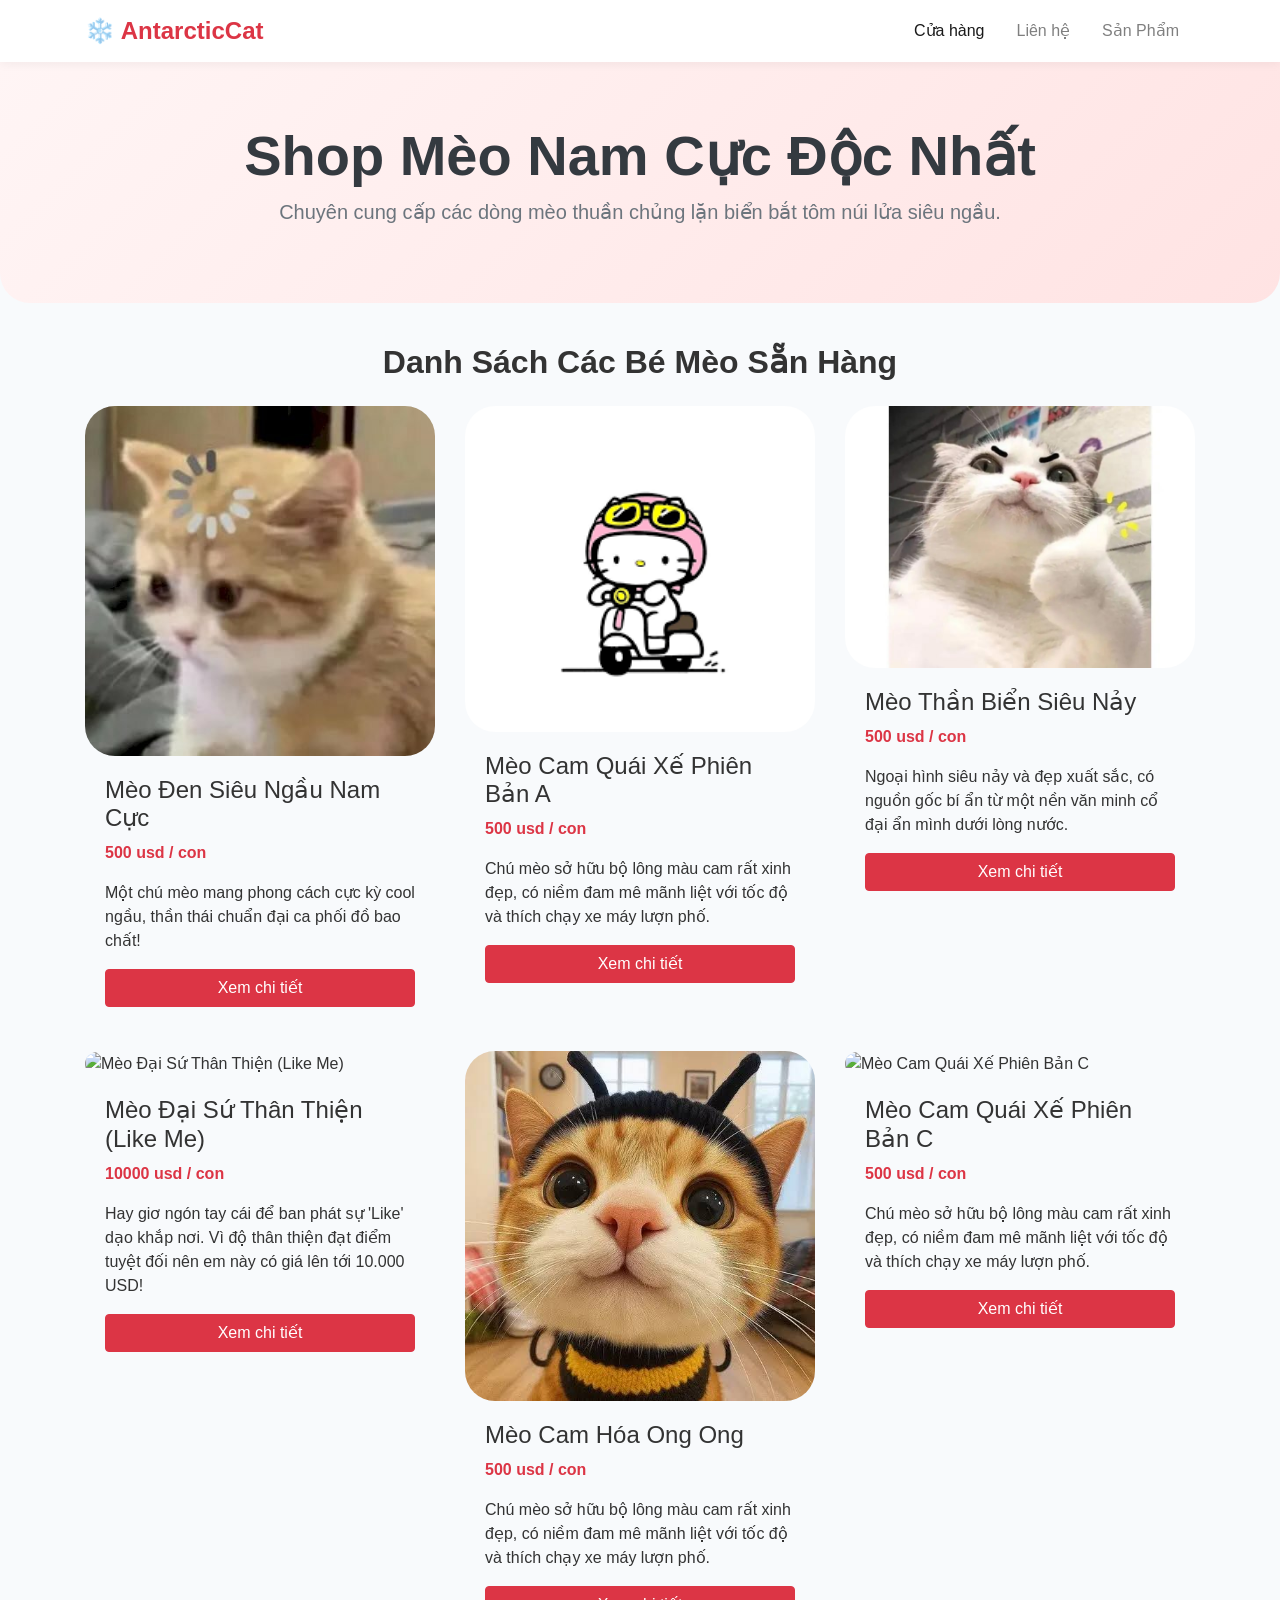
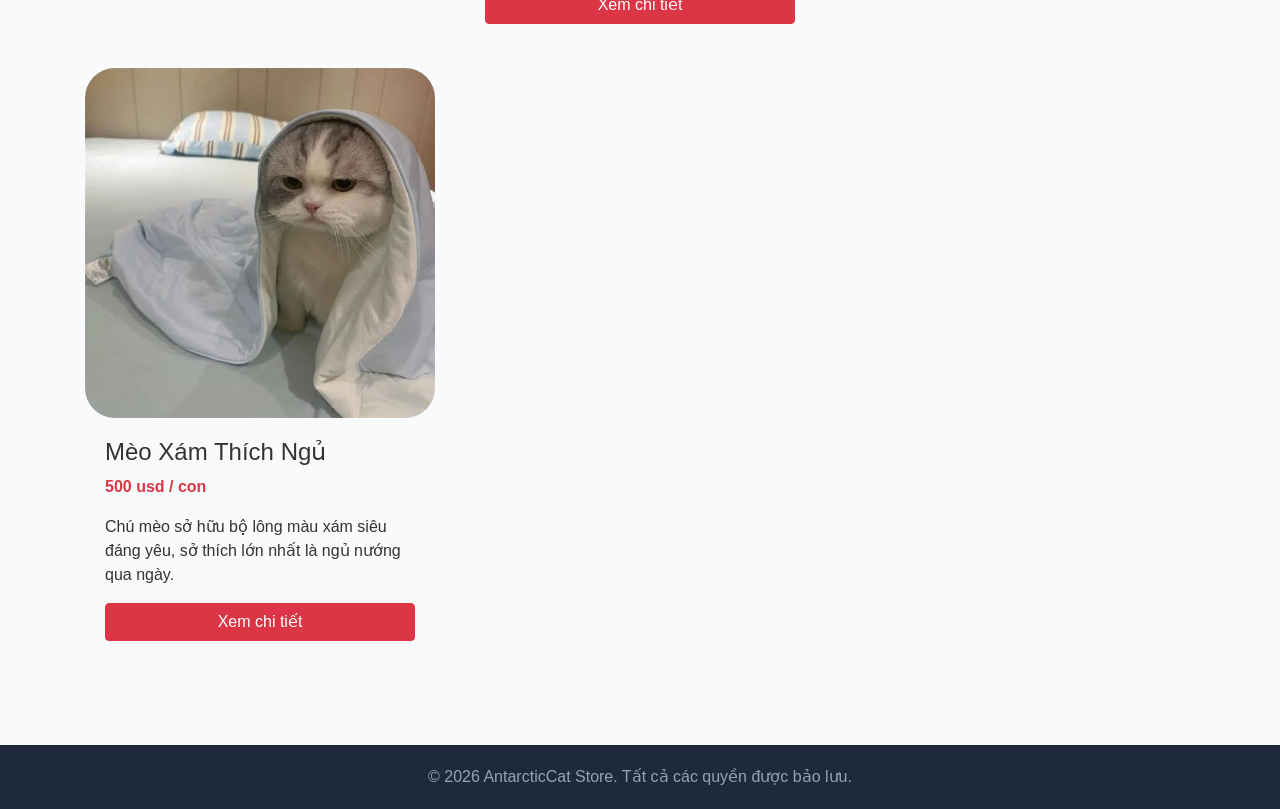
==== index.html @ cbb8a384 "2/7" ====
<!DOCTYPE html>
<html lang="vi">
<head>
    <meta charset="UTF-8">
    <meta name="viewport" content="width=device-width, initial-scale=1.0">
    <title>Trại Mèo Nam Cực Quý Hiếm</title>
    <link rel="stylesheet" href="https://cdn.jsdelivr.net/npm/bootstrap@4.6.2/dist/css/bootstrap.min.css">
    <link rel="stylesheet" href="css/style.css">
</head>
<body>

    <nav class="navbar navbar-expand-lg navbar-light bg-white sticky-top">
        <div class="container">
            <a class="navbar-brand font-weight-bold" href="index.html">❄️ AntarcticCat</a>
            <div class="navbar-nav ml-auto flex-row">
                <a class="nav-link active px-3" href="index.html">Cửa hàng</a>
                <a class="nav-link px-3" href="html/lien-he.html">Liên hệ</a>
                <a class="nav-link px-3" href="html/san-pham.html">Sản Phẩm</a>
            </div>
        </div>
    </nav>

    <header class="hero-section text-center">
        <div class="container">
            <h1 class="display-4 font-weight-bold text-dark">Shop Mèo Nam Cực Độc Nhất</h1>
            <p class="lead text-muted">Chuyên cung cấp các dòng mèo thuần chủng lặn biển bắt tôm núi lửa siêu ngầu.</p>
        </div>
    </header>

    <main class="container">
        <h2 class="font-weight-bold mb-4 text-center">Danh Sách Các Bé Mèo Sẵn Hàng</h2>
        <div class="row" id="product-list">
            </div>
    </main>

    <footer class="text-center">
        <p class="mb-0">&copy; 2026 AntarcticCat Store. Tất cả các quyền được bảo lưu.</p>
    </footer>

    <script src="js/script.js"></script>
</body>
</html>
---- css/style.css ----
body {
    font-family: 'Segoe UI', Tahoma, Geneva, Verdana, sans-serif;
    background-color: #f8fafc;
    color: #333;
}
.navbar {
    box-shadow: 0 2px 10px rgba(0,0,0,0.05);
}
.navbar-brand {
    font-size: 24px;
    color: #dc3545 !important;
}
.hero-section {
    background: linear-gradient(135deg, #fff5f5 0%, #ffe3e3 100%);
    padding: 60px 0;
    margin-bottom: 40px;
    border-radius: 0 0 30px 30px;
}
.card {
    transition: transform 0.3s ease, box-shadow 0.3s ease;
}
.card:hover {
    transform: translateY(-8px);
    box-shadow: 0 10px 20px rgba(0,0,0,0.1) !important;
}
.btn-custom {
    border-radius: 20px;
    font-weight: 600;
    padding: 8px 20px;
    transition: all 0.3s;
}
.text-short {
    display: -webkit-box;
    -webkit-line-clamp: 2;
    -webkit-box-orient: vertical;  
    overflow: hidden;
    font-size: 14px;
}
.detail-box {
    background: white;
    border-radius: 20px;
    padding: 40px;
    box-shadow: 0 4px 15px rgba(0,0,0,0.05);
}
footer {
    background-color: #1e293b;
    color: #94a3b8;
    padding: 20px 0;
    margin-top: 60px;
}
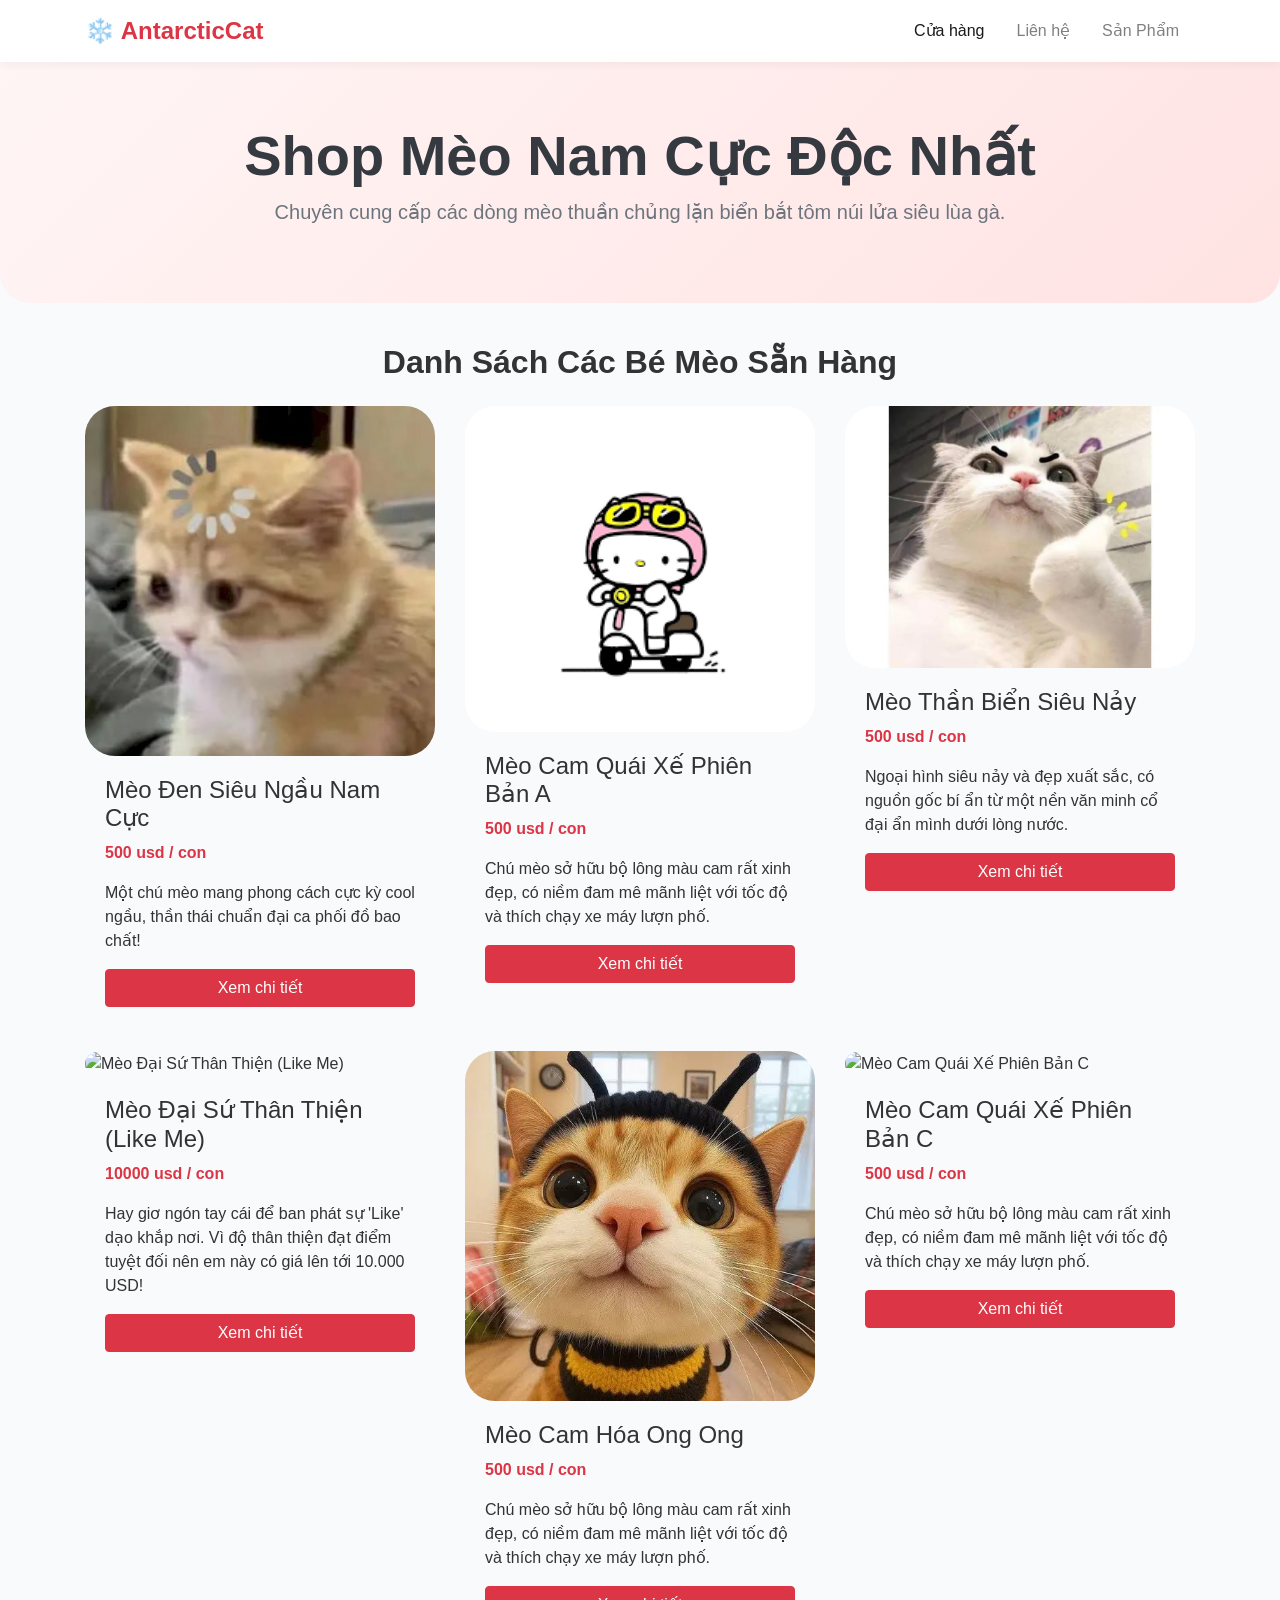
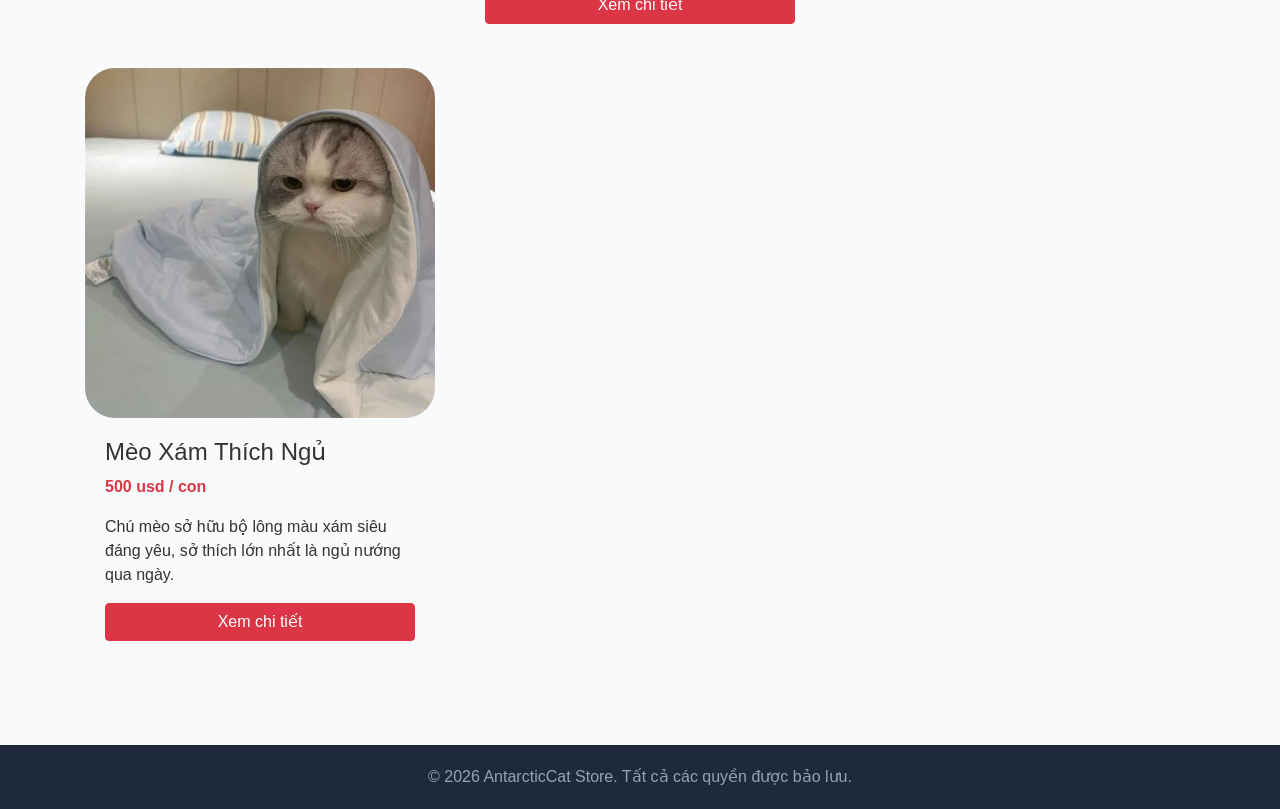
==== commit bb8134ee: "2/7" ====
--- a/index.html
+++ b/index.html
@@ -1,4 +1,4 @@
-<!DOCTYPE html>
+﻿<!DOCTYPE html>
 <html lang="vi">
 <head>
     <meta charset="UTF-8">
@@ -23,7 +23,7 @@
     <header class="hero-section text-center">
         <div class="container">
             <h1 class="display-4 font-weight-bold text-dark">Shop Mèo Nam Cực Độc Nhất</h1>
-            <p class="lead text-muted">Chuyên cung cấp các dòng mèo thuần chủng lặn biển bắt tôm núi lửa siêu ngầu.</p>
+            <p class="lead text-muted">Chuyên cung cấp các dòng mèo thuần chủng lặn biển bắt tôm núi lửa siêu lùa gà.</p>
         </div>
     </header>
 
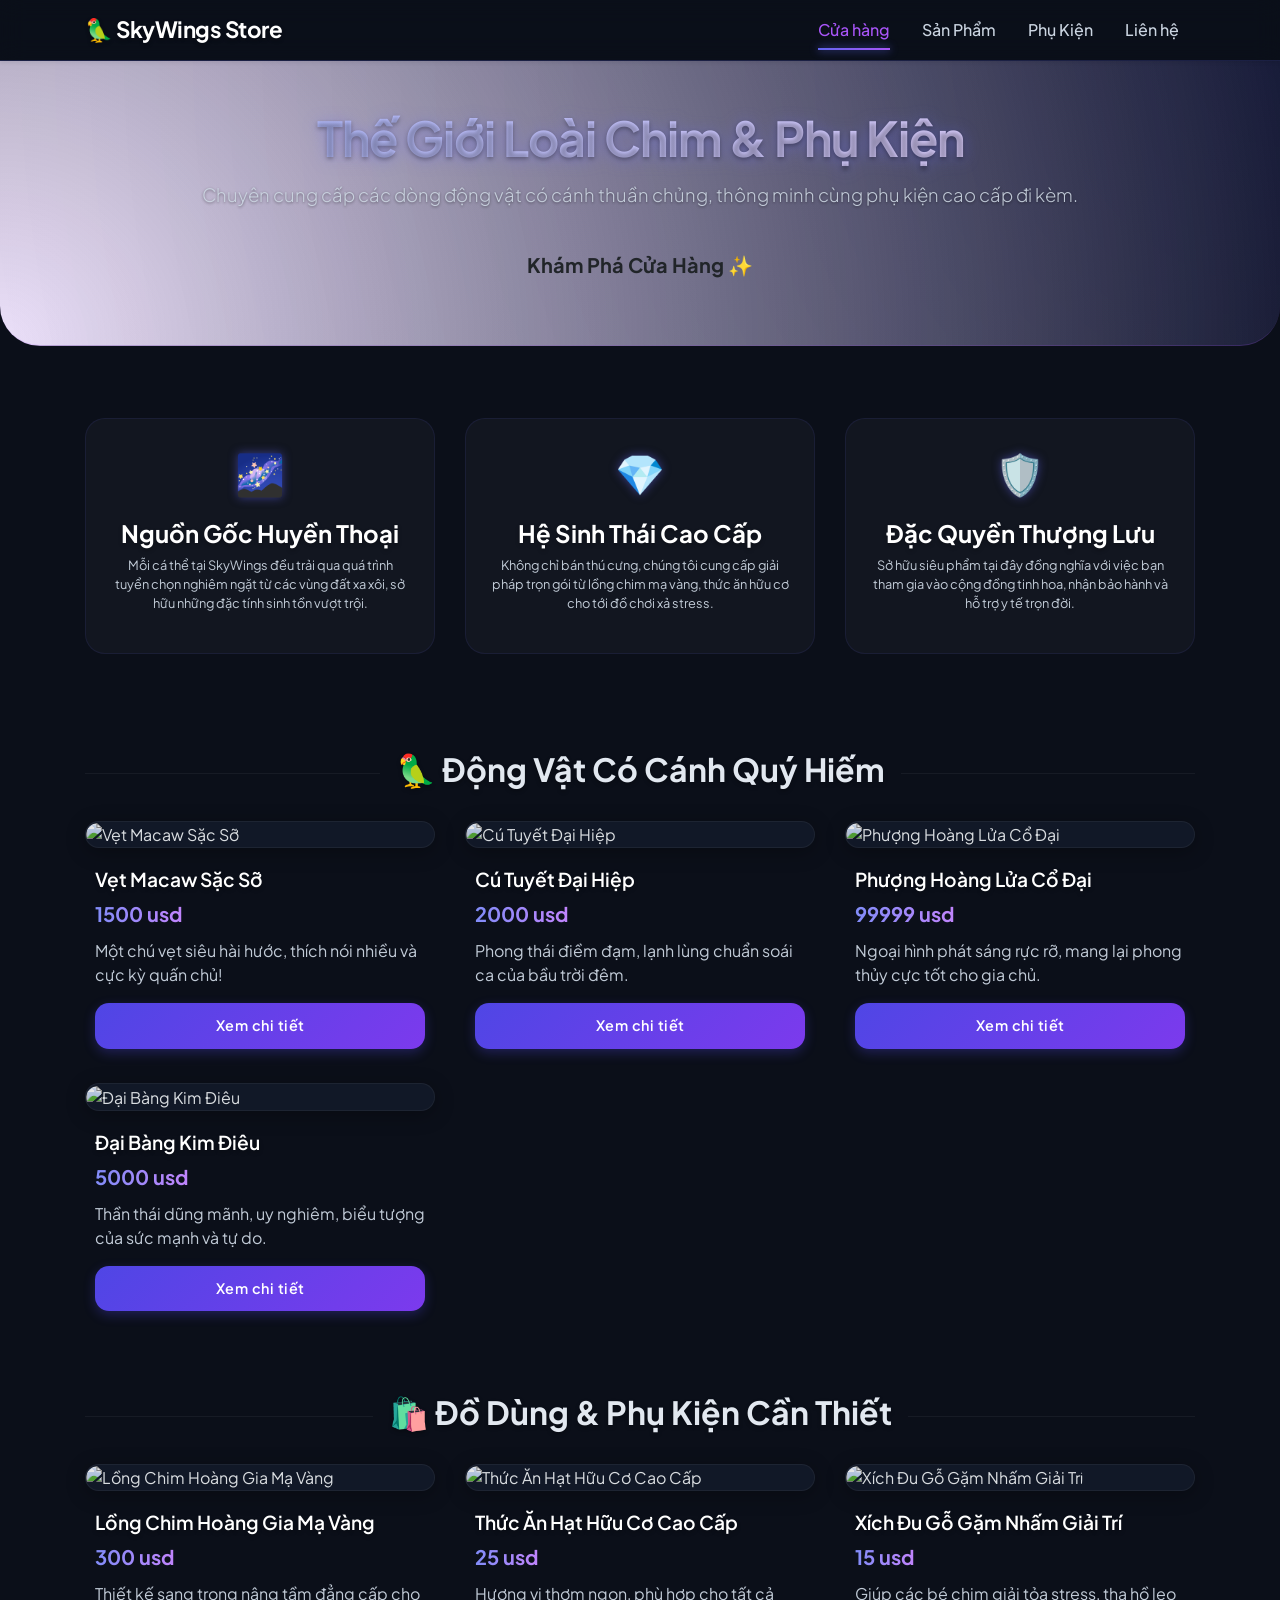
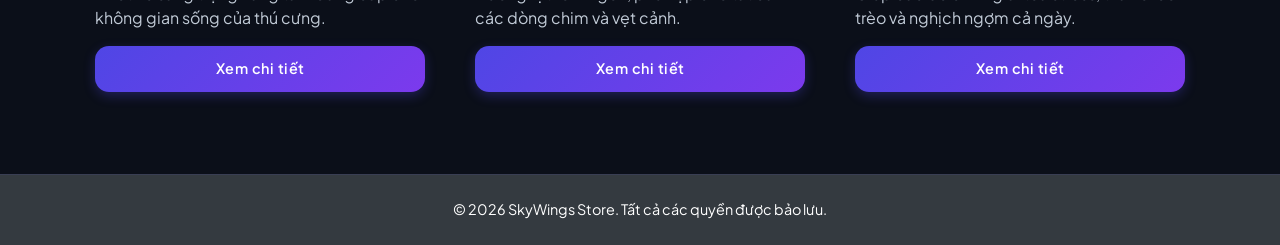
==== commit 25a99284: "4/7" ====
--- a/index.html
+++ b/index.html
@@ -3,38 +3,83 @@
 <head>
     <meta charset="UTF-8">
     <meta name="viewport" content="width=device-width, initial-scale=1.0">
-    <title>Trại Mèo Nam Cực Quý Hiếm</title>
+    <title>Thế Giới Động Vật Có Cánh & Đồ Dùng Thú Cưng</title>
     <link rel="stylesheet" href="https://cdn.jsdelivr.net/npm/bootstrap@4.6.2/dist/css/bootstrap.min.css">
     <link rel="stylesheet" href="css/style.css">
 </head>
 <body>
 
-    <nav class="navbar navbar-expand-lg navbar-light bg-white sticky-top">
+    <nav class="navbar navbar-expand-lg navbar-light bg-white sticky-top shadow-sm">
         <div class="container">
-            <a class="navbar-brand font-weight-bold" href="index.html">❄️ AntarcticCat</a>
+            <a class="navbar-brand font-weight-bold text-danger" href="index.html">🦜 SkyWings Store</a>
             <div class="navbar-nav ml-auto flex-row">
                 <a class="nav-link active px-3" href="index.html">Cửa hàng</a>
+                <a class="nav-link px-3" href="html/san-pham.html">Sản Phẩm</a>
+                <a class="nav-link px-3" href="html/phu-kien.html">Phụ Kiện</a>
                 <a class="nav-link px-3" href="html/lien-he.html">Liên hệ</a>
-                <a class="nav-link px-3" href="html/san-pham.html">Sản Phẩm</a>
             </div>
         </div>
     </nav>
 
-    <header class="hero-section text-center">
+    <header class="hero-section text-center bg-light py-5">
         <div class="container">
-            <h1 class="display-4 font-weight-bold text-dark">Shop Mèo Nam Cực Độc Nhất</h1>
-            <p class="lead text-muted">Chuyên cung cấp các dòng mèo thuần chủng lặn biển bắt tôm núi lửa siêu lùa gà.</p>
+            <h1 class="display-4 font-weight-bold text-dark">Thế Giới Loài Chim & Phụ Kiện</h1>
+            <p class="lead text-muted mb-4">Chuyên cung cấp các dòng động vật có cánh thuần chủng, thông minh cùng phụ kiện cao cấp đi kèm.</p>
+            
+            <a href="html/san-pham.html" class="btn btn-hero-cta btn-lg px-5 py-3 font-weight-bold">
+                Khám Phá Cửa Hàng ✨
+            </a>
         </div>
     </header>
 
-    <main class="container">
-        <h2 class="font-weight-bold mb-4 text-center">Danh Sách Các Bé Mèo Sẵn Hàng</h2>
-        <div class="row" id="product-list">
+    <section class="container my-5 py-4">
+        <div class="row text-center">
+            <div class="col-md-4 mb-4">
+                <div class="about-card p-4">
+                    <div class="about-icon mb-3">🌌</div>
+                    <h4 class="font-weight-bold mb-2">Nguồn Gốc Huyền Thoại</h4>
+                    <p class="text-muted small">Mỗi cá thể tại SkyWings đều trải qua quá trình tuyển chọn nghiêm ngặt từ các vùng đất xa xôi, sở hữu những đặc tính sinh tồn vượt trội.</p>
+                </div>
             </div>
+            <div class="col-md-4 mb-4">
+                <div class="about-card p-4">
+                    <div class="about-icon mb-3">💎</div>
+                    <h4 class="font-weight-bold mb-2">Hệ Sinh Thái Cao Cấp</h4>
+                    <p class="text-muted small">Không chỉ bán thú cưng, chúng tôi cung cấp giải pháp trọn gói từ lồng chim mạ vàng, thức ăn hữu cơ cho tới đồ chơi xả stress.</p>
+                </div>
+            </div>
+            <div class="col-md-4 mb-4">
+                <div class="about-card p-4">
+                    <div class="about-icon mb-3">🛡️</div>
+                    <h4 class="font-weight-bold mb-2">Đặc Quyền Thượng Lưu</h4>
+                    <p class="text-muted small">Sở hữu siêu phẩm tại đây đồng nghĩa với việc bạn tham gia vào cộng đồng tinh hoa, nhận bảo hành và hỗ trợ y tế trọn đời.</p>
+                </div>
+            </div>
+        </div>
+    </section>
+
+    <main id="store-products">
+        <section class="container mb-5">
+            <div class="d-flex align-items-center mb-4">
+                <hr class="flex-grow-1">
+                <h2 class="font-weight-bold px-3 text-center text-dark">🦜 Động Vật Có Cánh Quý Hiếm</h2>
+                <hr class="flex-grow-1">
+            </div>
+            <div id="animal-list" class="row"></div>
+        </section>
+
+        <section class="container mb-5">
+            <div class="d-flex align-items-center mb-4">
+                <hr class="flex-grow-1">
+                <h2 class="font-weight-bold px-3 text-center text-dark">🛍️ Đồ Dùng & Phụ Kiện Cần Thiết</h2>
+                <hr class="flex-grow-1">
+            </div>
+            <div id="accessory-list" class="row"></div>
+        </section>
     </main>
 
-    <footer class="text-center">
-        <p class="mb-0">&copy; 2026 AntarcticCat Store. Tất cả các quyền được bảo lưu.</p>
+    <footer class="text-center py-4 bg-dark text-white mt-5">
+        <p class="mb-0">&copy; 2026 SkyWings Store. Tất cả các quyền được bảo lưu.</p>
     </footer>
 
     <script src="js/script.js"></script>
--- a/css/style.css
+++ b/css/style.css
@@ -1,50 +1,254 @@
+/* ==========================================================================
+   1. CẤU HÌNH CHUNG & PHÔNG CHỮ (CYBER VIBE)
+   ========================================================================== */
+@import url('https://fonts.googleapis.com/css2?family=Plus+Jakarta+Sans:wght@300;400;500;600;700&display=swap');
+
 body {
-    font-family: 'Segoe UI', Tahoma, Geneva, Verdana, sans-serif;
-    background-color: #f8fafc;
-    color: #333;
-}
+    font-family: 'Plus Jakarta Sans', sans-serif;
+    background-color: #0b0f19; /* Nền tối xanh đen huyền bí */
+    color: #f1f5f9; /* Chữ trắng sáng */
+    overflow-x: hidden;
+}
+
+/* Tối ưu hóa độ hiển thị của tất cả văn bản phụ (Chống chói nhức mắt) */
+.text-muted, 
+.card-text, 
+p#detail-style, 
+p#detail-description,
+.about-card p.text-muted {
+    color: #cbd5e1 !important; /* Màu xám bạc cao cấp, hiển thị cực rõ trên nền tối */
+    opacity: 0.95;
+}
+
+/* Ép tất cả tiêu đề lớn nhỏ có màu sáng mặc định kèm bóng đổ nhẹ để nổi bật */
+h1, h2, h3, h4, h5, h6,
+.navbar-brand,
+.item .info h4,
+.about-card h4 {
+    color: #ffffff !important;
+    text-shadow: 0 2px 4px rgba(0, 0, 0, 0.3);
+}
+
+/* ==========================================================================
+   2. THANH ĐIỀU HƯỚNG (NAVBAR GLASSMORPHISM)
+   ========================================================================== */
 .navbar {
-    box-shadow: 0 2px 10px rgba(0,0,0,0.05);
-}
+    backdrop-filter: blur(12px);
+    background-color: rgba(11, 15, 25, 0.8) !important; /* Trong suốt nhìn xuyên thấu */
+    border-bottom: 1px solid rgba(99, 102, 241, 0.2); /* Viền tím neon nhẹ */
+    transition: all 0.3s ease;
+}
+
 .navbar-brand {
-    font-size: 24px;
-    color: #dc3545 !important;
-}
+    font-size: 1.4rem;
+    letter-spacing: -0.5px;
+}
+
+.nav-link {
+    font-weight: 500;
+    color: #cbd5e1 !important; /* Tăng độ sáng để dễ nhìn ban đêm */
+    position: relative;
+    transition: color 0.3s ease;
+}
+
+.nav-link:hover, .nav-link.active {
+    color: #a855f7 !important; /* Sáng bừng lên sắc tím khi hover */
+}
+
+/* Hiệu ứng gạch chân phát sáng khi hover */
+.nav-link::after {
+    content: '';
+    position: absolute;
+    width: 0;
+    height: 2px;
+    bottom: 0;
+    left: 1rem;
+    background: linear-gradient(90deg, #6366f1, #a855f7);
+    transition: width 0.3s ease;
+    box-shadow: 0 0 8px #6366f1;
+}
+
+.nav-link:hover::after, .nav-link.active::after {
+    width: calc(100% - 2rem);
+}
+
+/* ==========================================================================
+   3. KHU VỰC HERO (BANNER ĐÈN NEON - ĐÃ SỬA CHÓI TIÊU ĐỀ)
+   ========================================================================== */
 .hero-section {
-    background: linear-gradient(135deg, #fff5f5 0%, #ffe3e3 100%);
-    padding: 60px 0;
-    margin-bottom: 40px;
-    border-radius: 0 0 30px 30px;
-}
-.card {
-    transition: transform 0.3s ease, box-shadow 0.3s ease;
-}
-.card:hover {
+    background: radial-gradient(circle at top right, rgba(99, 102, 241, 0.15), transparent),
+                radial-gradient(circle at bottom left, rgba(168, 85, 247, 0.15), #0b0f19);
+    padding: 90px 0;
+    border-radius: 0 0 40px 40px;
+    border-bottom: 1px solid rgba(168, 85, 247, 0.2);
+}
+
+/* Sửa lỗi lóa/chói cho chữ Tiêu đề chính */
+.hero-section h1, 
+.hero-section h1.text-dark { 
+    font-size: 3rem;
+    letter-spacing: -1px;
+    margin-bottom: 15px;
+    background: linear-gradient(135deg, #a5b4fc 0%, #e9d5ff 100%) !important; /* Màu nhũ tương Pastel sáng hẳn */
+    -webkit-background-clip: text !important;
+    -webkit-text-fill-color: transparent !important;
+    font-weight: 700;
+    filter: drop-shadow(0 2px 8px rgba(99, 102, 241, 0.4)); /* Đổ bóng phát quang */
+}
+
+/* Sửa lỗi chói cho dòng mô tả phụ trong banner */
+.hero-section p.lead,
+.hero-section .text-muted {
+    color: #cbd5e1 !important; 
+    font-size: 1.15rem;
+    opacity: 0.9;
+    text-shadow: 0 1px 3px rgba(0, 0, 0, 0.5);
+}
+
+/* ==========================================================================
+   4. PHẦN GIỚI THIỆU TÍNH NĂNG (ABOUT SECTION)
+   ========================================================================== */
+.about-card {
+    background: rgba(255, 255, 255, 0.03);
+    border: 1px solid rgba(99, 102, 241, 0.1);
+    border-radius: 20px;
+    height: 100%;
+    transition: all 0.3s ease;
+}
+
+.about-card:hover {
+    background: rgba(99, 102, 241, 0.05);
+    border-color: rgba(168, 85, 247, 0.4);
+    box-shadow: 0 10px 30px rgba(168, 85, 247, 0.1);
+    transform: translateY(-4px);
+}
+
+.about-icon {
+    font-size: 2.5rem;
+    text-shadow: 0 0 10px rgba(99, 102, 241, 0.5);
+}
+
+/* ==========================================================================
+   5. THIẾT KẾ CARD SẢN PHẨM (XANH TÍM CYBER)
+   ========================================================================== */
+.item {
+    transition: transform 0.4s cubic-bezier(0.175, 0.885, 0.32, 1.275);
+}
+
+.item:hover {
     transform: translateY(-8px);
-    box-shadow: 0 10px 20px rgba(0,0,0,0.1) !important;
-}
-.btn-custom {
-    border-radius: 20px;
+}
+
+/* Khung chứa ảnh sản phẩm */
+.item .image {
+    position: relative;
+    overflow: hidden;
+    border-radius: 24px;
+    border: 1px solid rgba(255, 255, 255, 0.05);
+    background-color: #111827; 
+    box-shadow: 0 4px 20px rgba(0, 0, 0, 0.3);
+    transition: border-color 0.3s ease, box-shadow 0.3s ease;
+}
+
+.item:hover .image {
+    border-color: rgba(99, 102, 241, 0.6);
+    box-shadow: 0 10px 30px rgba(99, 102, 241, 0.2);
+}
+
+.item .image img {
+    transition: transform 0.6s ease, filter 0.3s ease;
+    filter: brightness(0.9);
+}
+
+.item:hover .image img {
+    transform: scale(1.06);
+    filter: brightness(1.1);
+}
+
+.item .info {
+    padding: 20px 10px 10px 10px;
+}
+
+/* Tên sản phẩm trên Card */
+.item .info h4 {
+    font-size: 1.2rem;
     font-weight: 600;
-    padding: 8px 20px;
-    transition: all 0.3s;
-}
-.text-short {
-    display: -webkit-box;
-    -webkit-line-clamp: 2;
-    -webkit-box-orient: vertical;  
-    overflow: hidden;
-    font-size: 14px;
-}
-.detail-box {
-    background: white;
-    border-radius: 20px;
-    padding: 40px;
-    box-shadow: 0 4px 15px rgba(0,0,0,0.05);
-}
+    margin-bottom: 8px;
+}
+
+/* Giá tiền màu Gradient Tím Hồng rực rỡ */
+.item .info .text-danger {
+    font-size: 1.25rem;
+    font-weight: 700 !important;
+    background: linear-gradient(90deg, #818cf8, #c084fc);
+    -webkit-background-clip: text;
+    -webkit-text-fill-color: transparent;
+    margin-bottom: 10px;
+    display: inline-block;
+}
+
+/* Nút bấm mua/chi tiết Đổ màu Gradient độc quyền */
+.item .info .btn-danger {
+    background: linear-gradient(135deg, #4f46e5 0%, #7c3aed 100%);
+    color: #ffffff;
+    border: none;
+    border-radius: 14px;
+    padding: 12px 20px;
+    font-size: 0.9rem;
+    font-weight: 600;
+    letter-spacing: 0.5px;
+    transition: all 0.3s ease;
+    box-shadow: 0 4px 12px rgba(79, 70, 229, 0.3);
+}
+
+.item .info .btn-danger:hover {
+    background: linear-gradient(135deg, #6366f1 0%, #a855f7 100%);
+    box-shadow: 0 12px 20px rgba(99, 102, 241, 0.4);
+    transform: translateY(-2px);
+}
+
+/* ==========================================================================
+   6. ĐƯỜNG PHÂN CÁCH & TRANG CHI TIẾT SẢN PHẨM
+   ========================================================================== */
+hr {
+    border-top: 1px solid rgba(255, 255, 255, 0.05);
+}
+
+h4.text-secondary, 
+h2.text-dark {
+    color: #e2e8f0 !important; /* Làm sáng tiêu đề danh mục */
+}
+
+/* Các tiêu đề đặc trưng (Phong cách, Nguồn gốc) ở trang chi tiết */
+h5.text-secondary {
+    color: #a855f7 !important; /* Đổi hẳn sang Tím Neon để phân tách vùng đọc */
+    font-weight: 650 !important;
+    margin-top: 20px;
+}
+
+/* Nút quay lại shop ở trang chi tiết */
+.btn-outline-secondary {
+    color: #f1f5f9 !important;
+    border-color: rgba(255, 255, 255, 0.2) !important;
+    background-color: rgba(255, 255, 255, 0.05);
+    border-radius: 14px;
+    transition: all 0.3s ease;
+}
+
+.btn-outline-secondary:hover {
+    background-color: rgba(255, 255, 255, 0.15);
+    border-color: rgba(255, 255, 255, 0.4) !important;
+    color: #ffffff !important;
+}
+
+/* ==========================================================================
+   7. CHÂN TRANG (FOOTER ĐEN TUYỀN CHẤT LÌ)
+   ========================================================================== */
 footer {
-    background-color: #1e293b;
-    color: #94a3b8;
-    padding: 20px 0;
-    margin-top: 60px;
+    background-color: #070a12 !important;
+    color: #64748b;
+    font-size: 0.9rem;
+    padding: 35px 0;
+    margin-top: 90px;
+    border-top: 1px solid rgba(99, 102, 241, 0.1);
 }
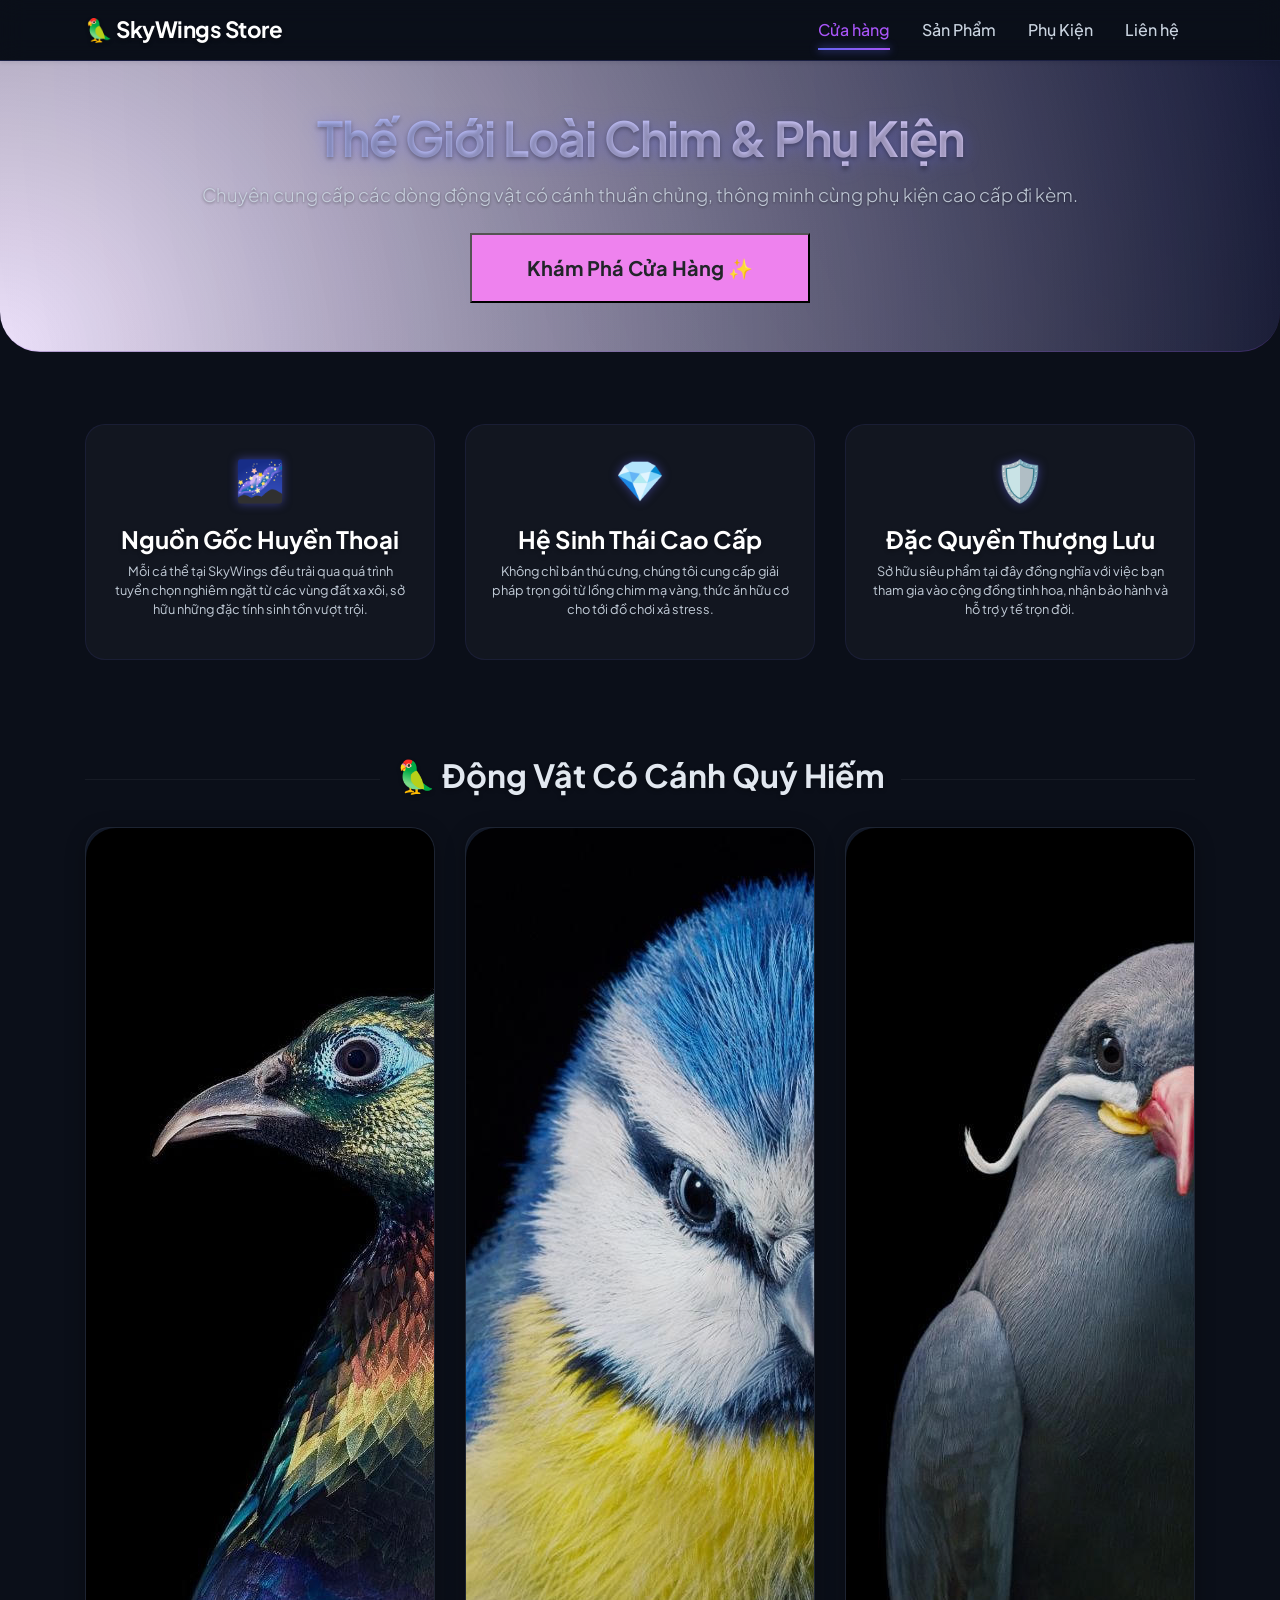
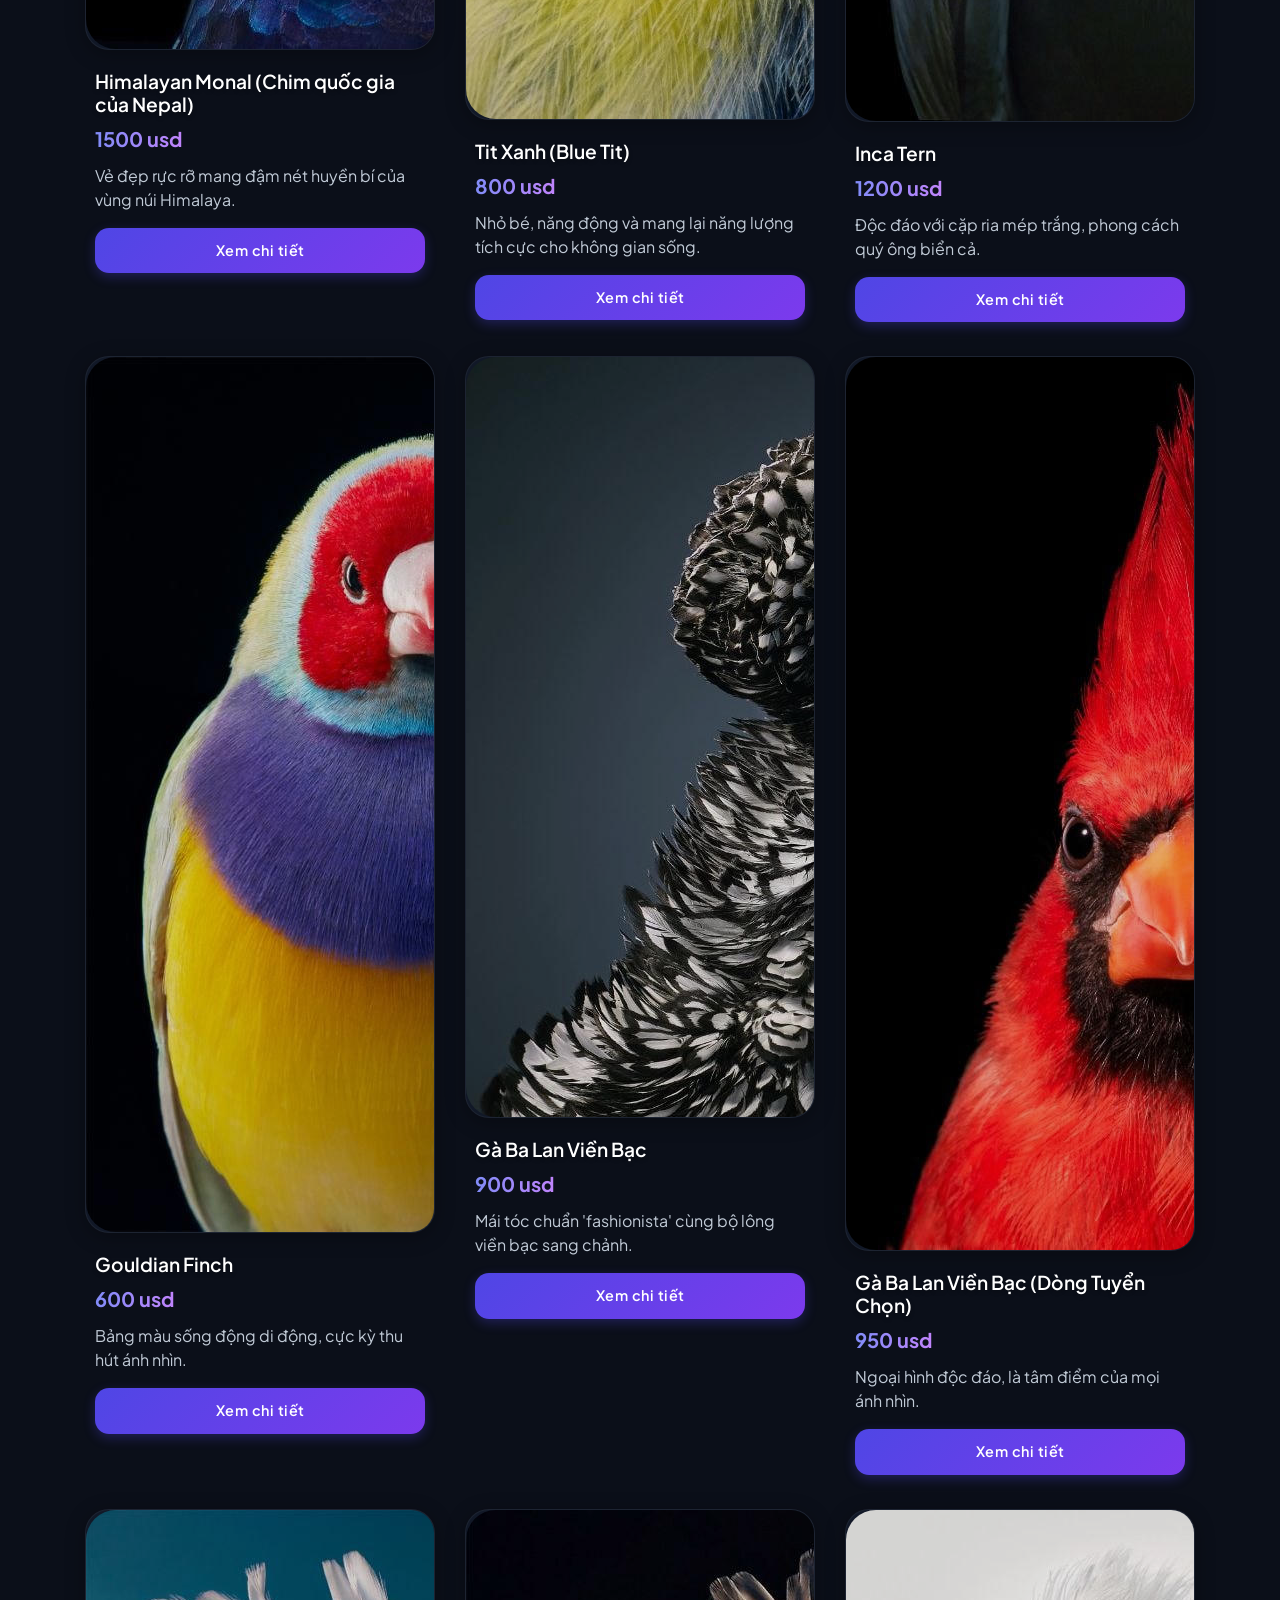
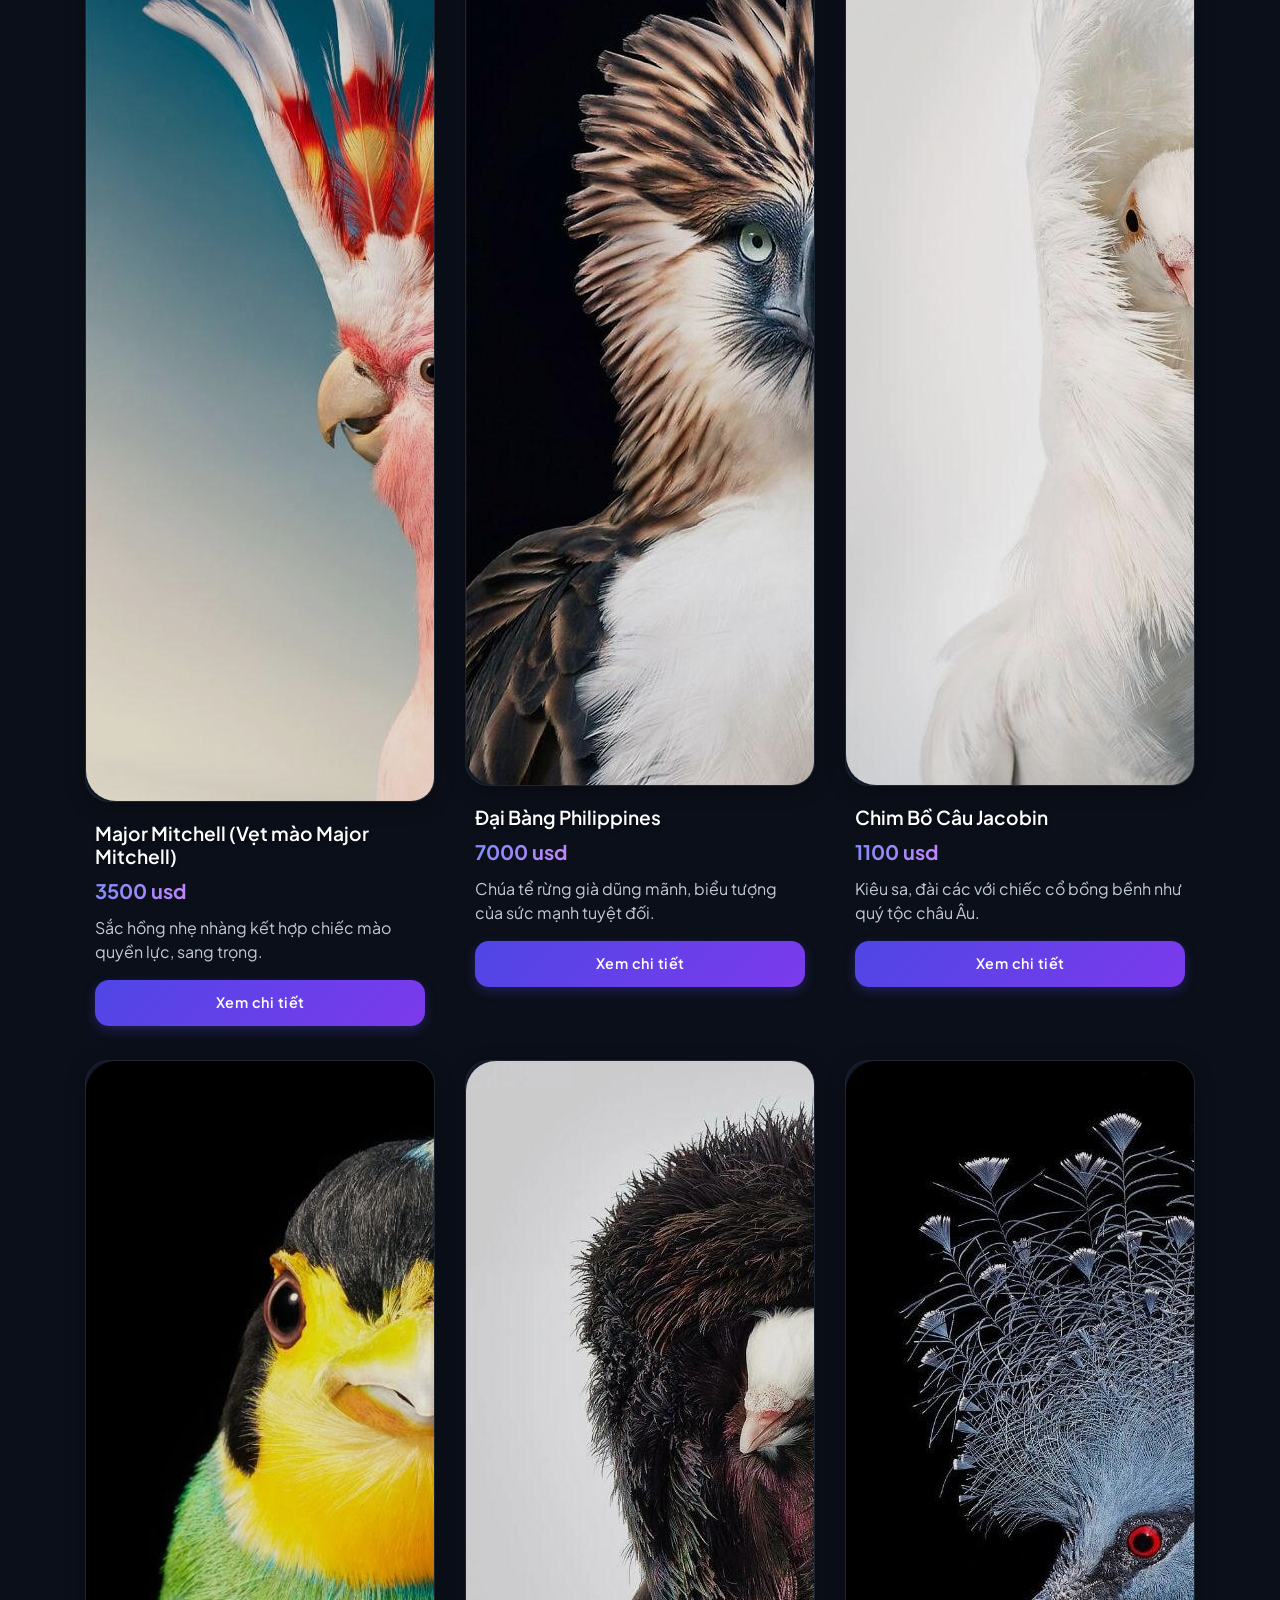
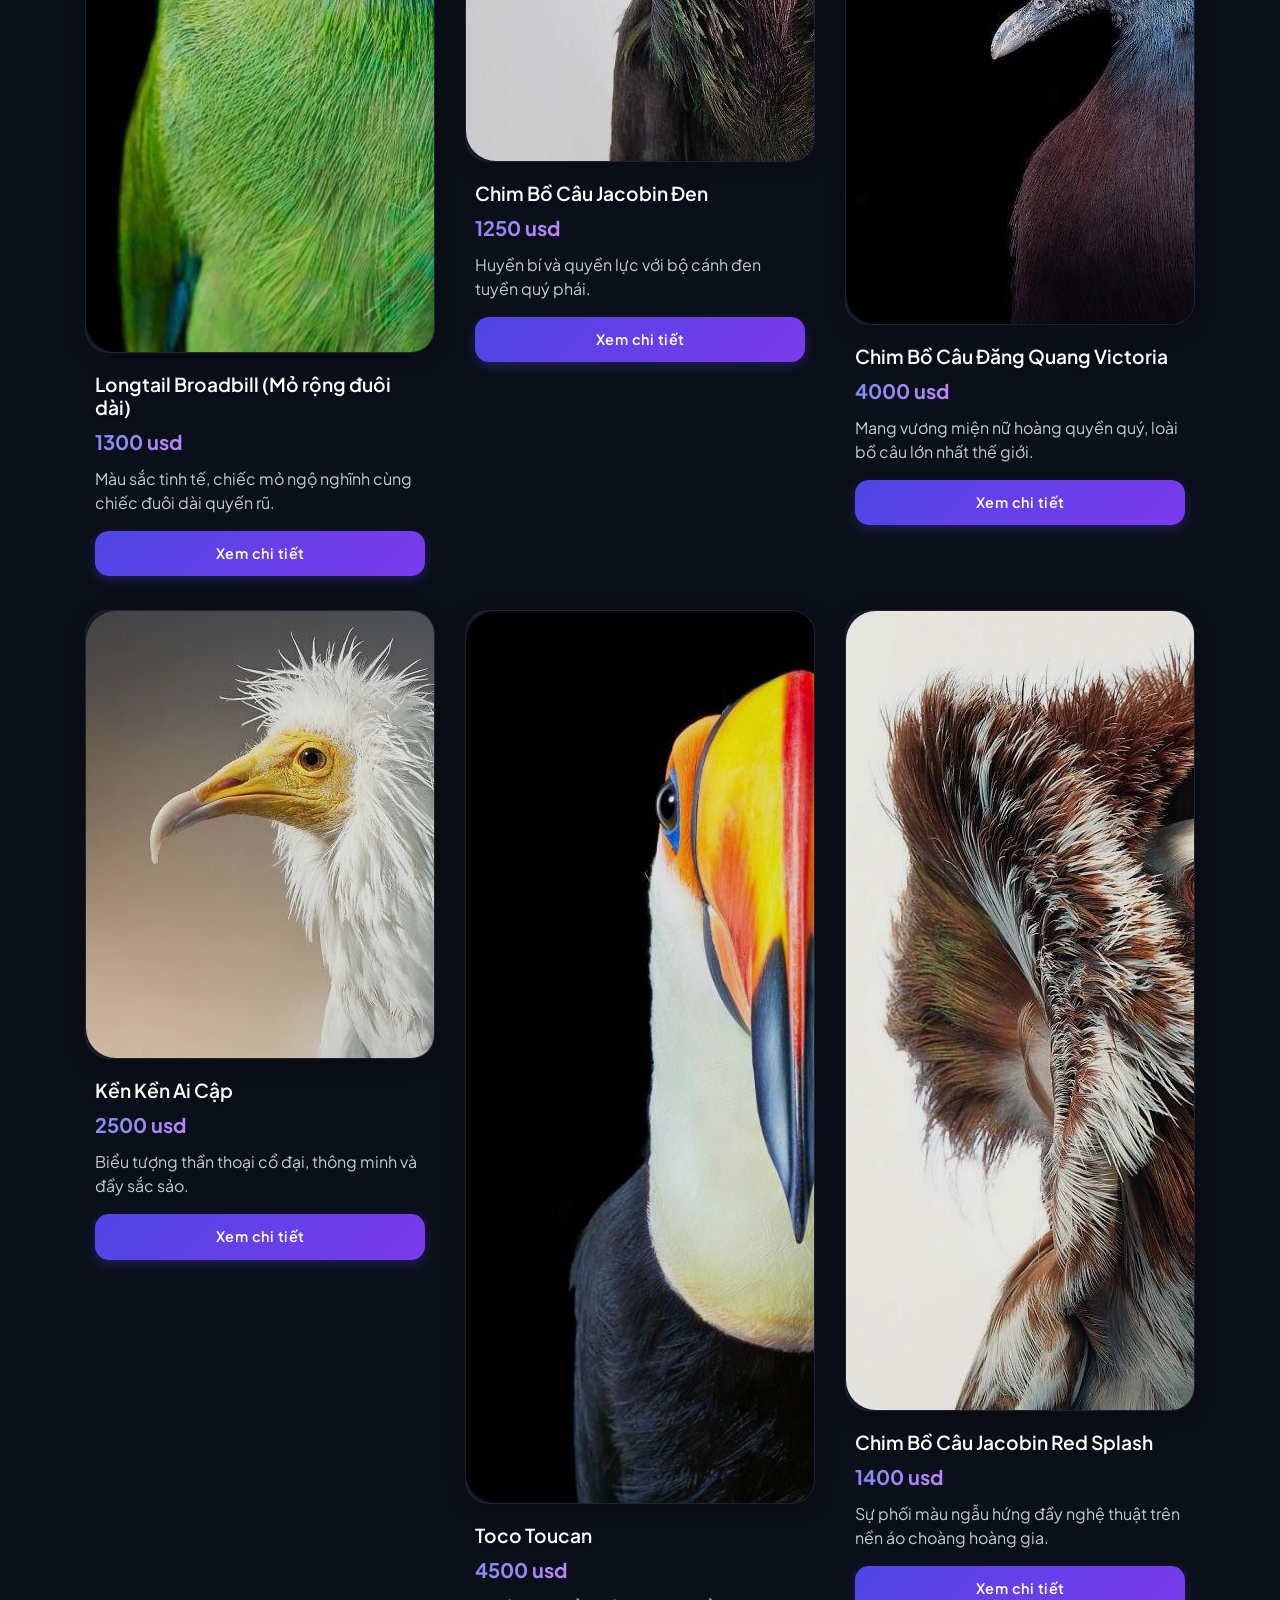
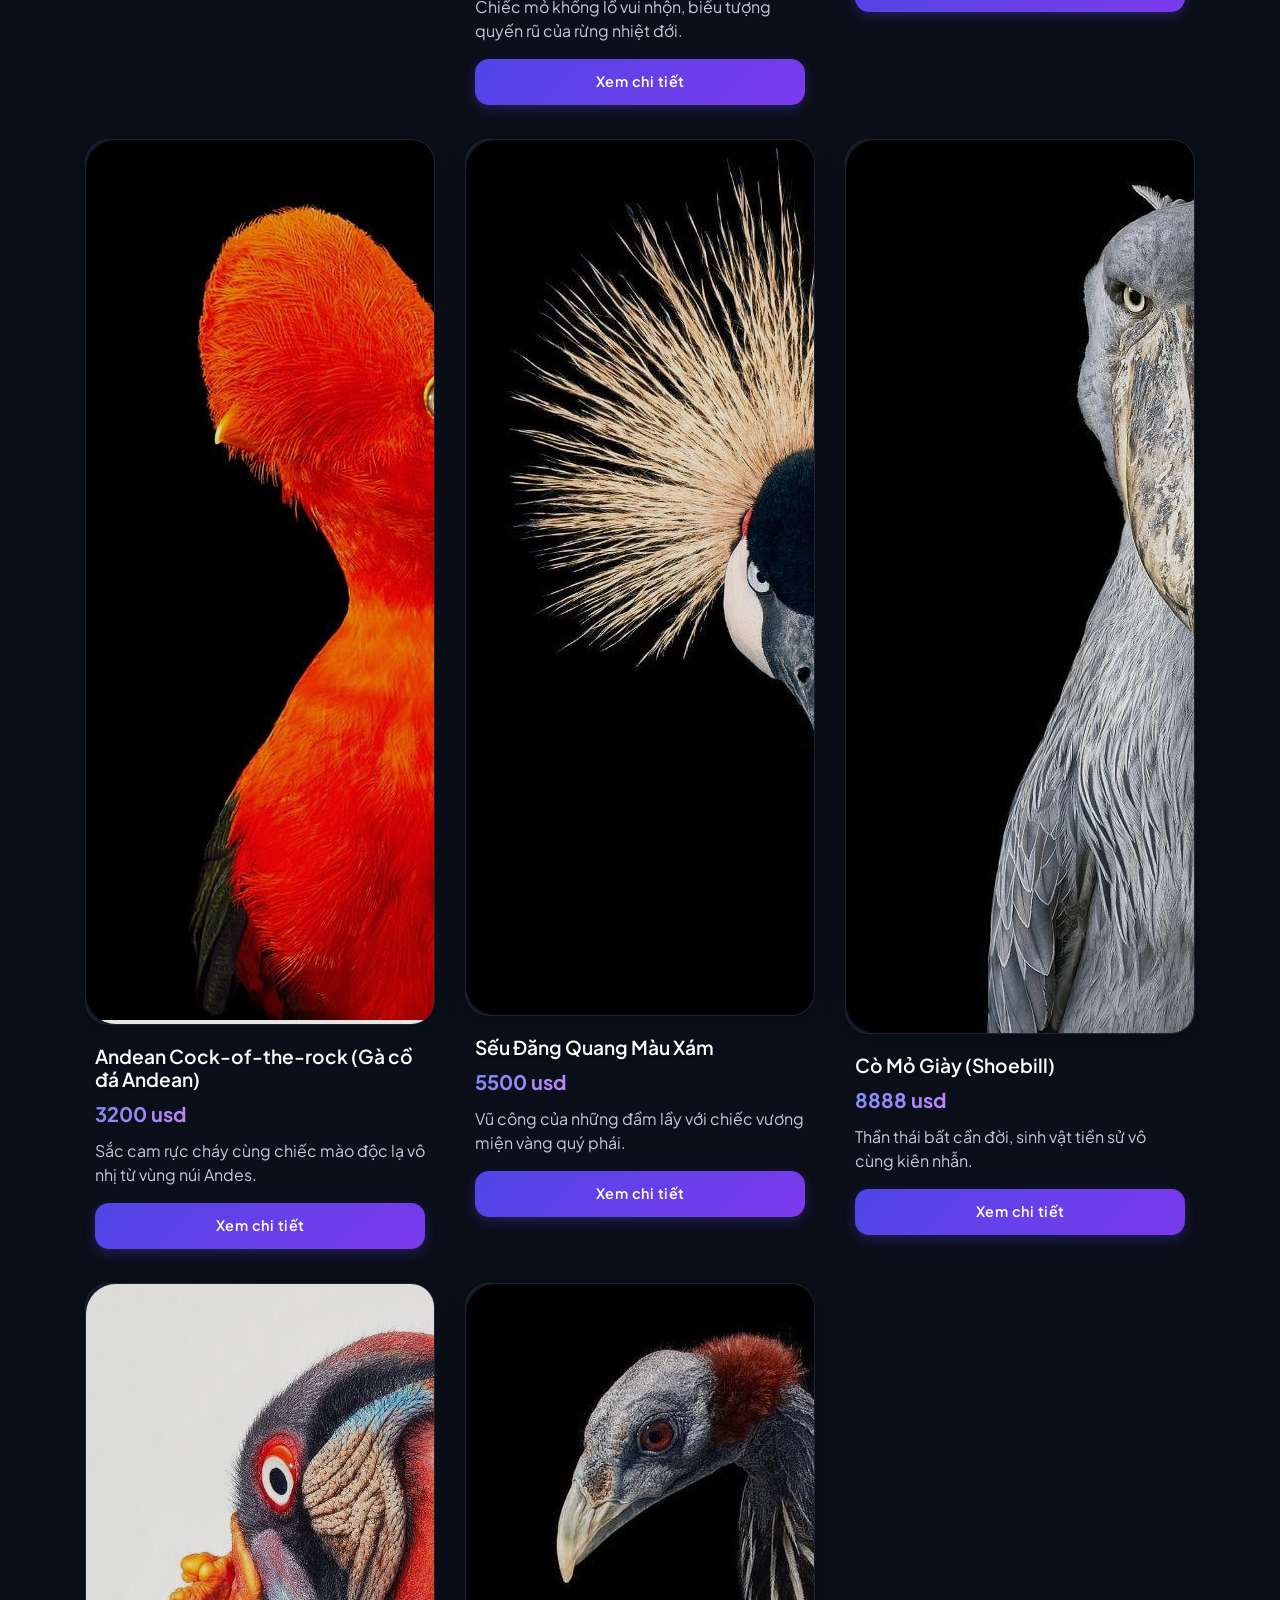
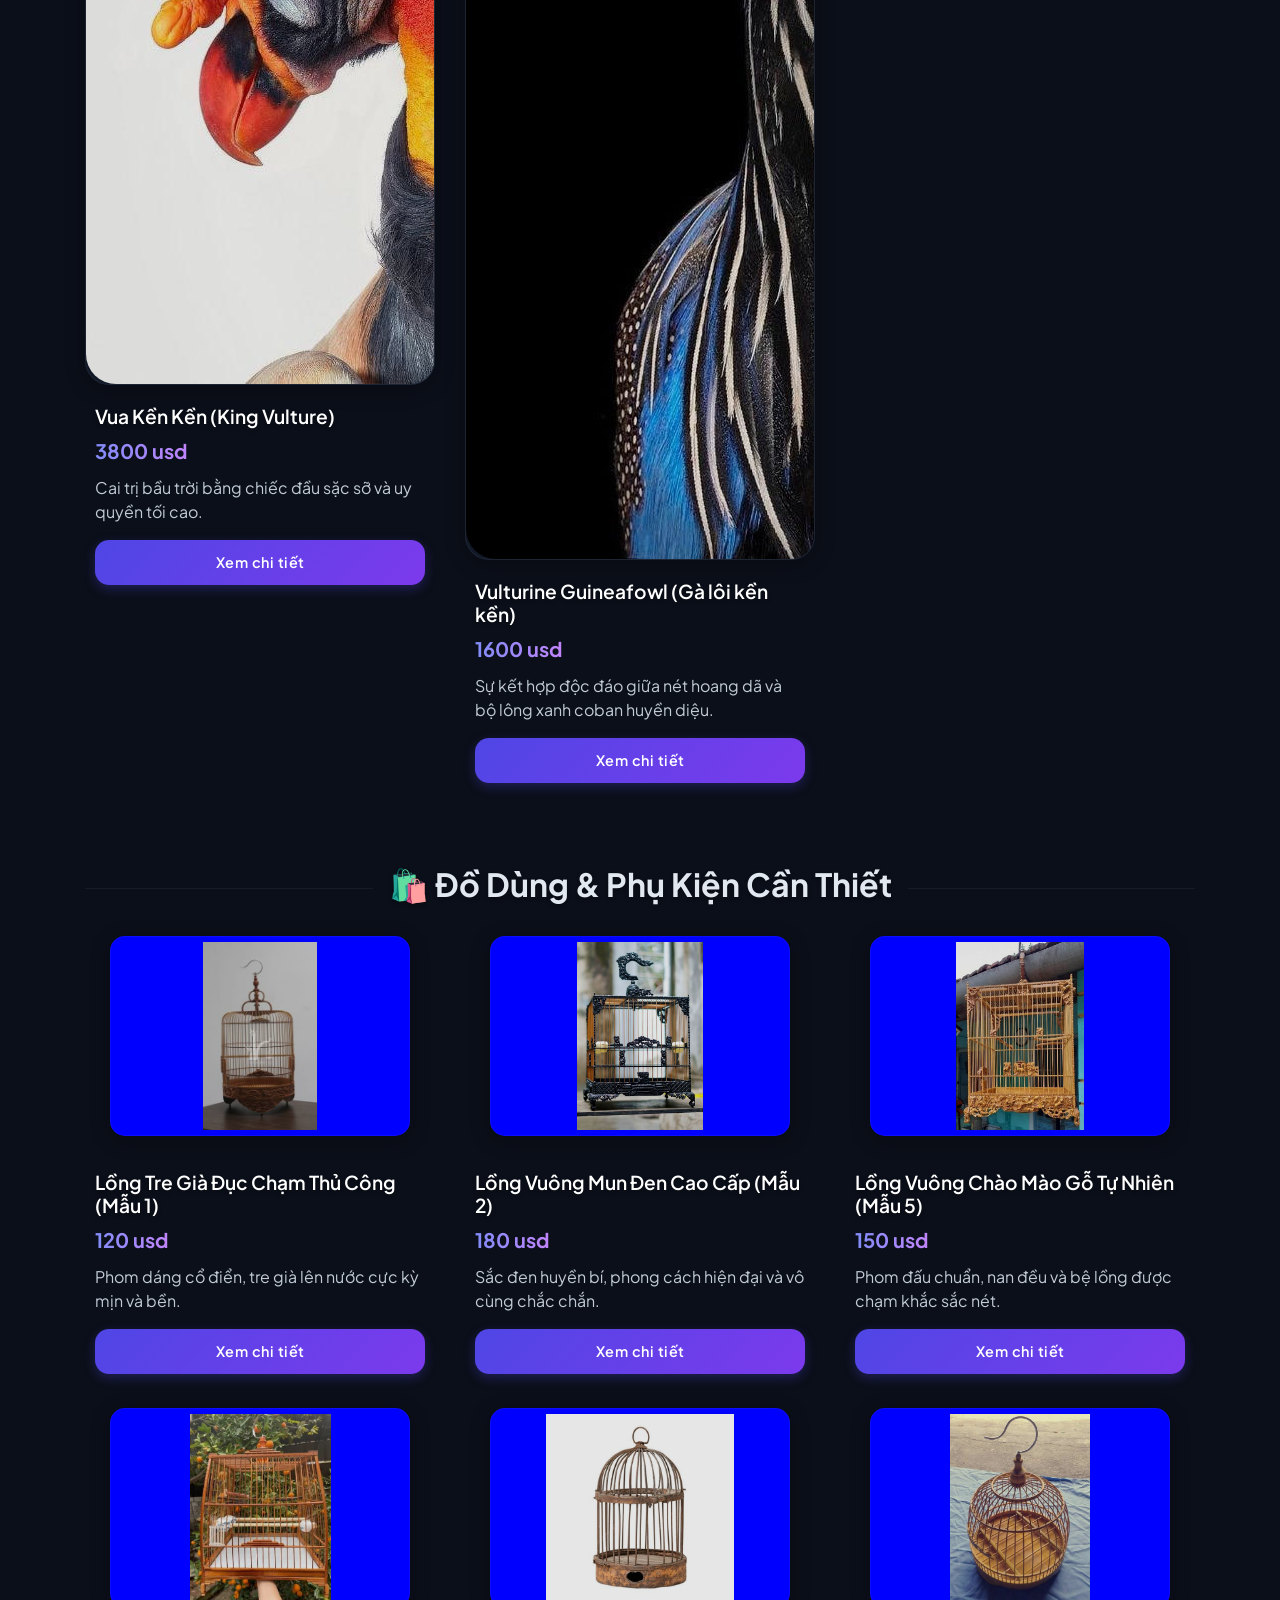
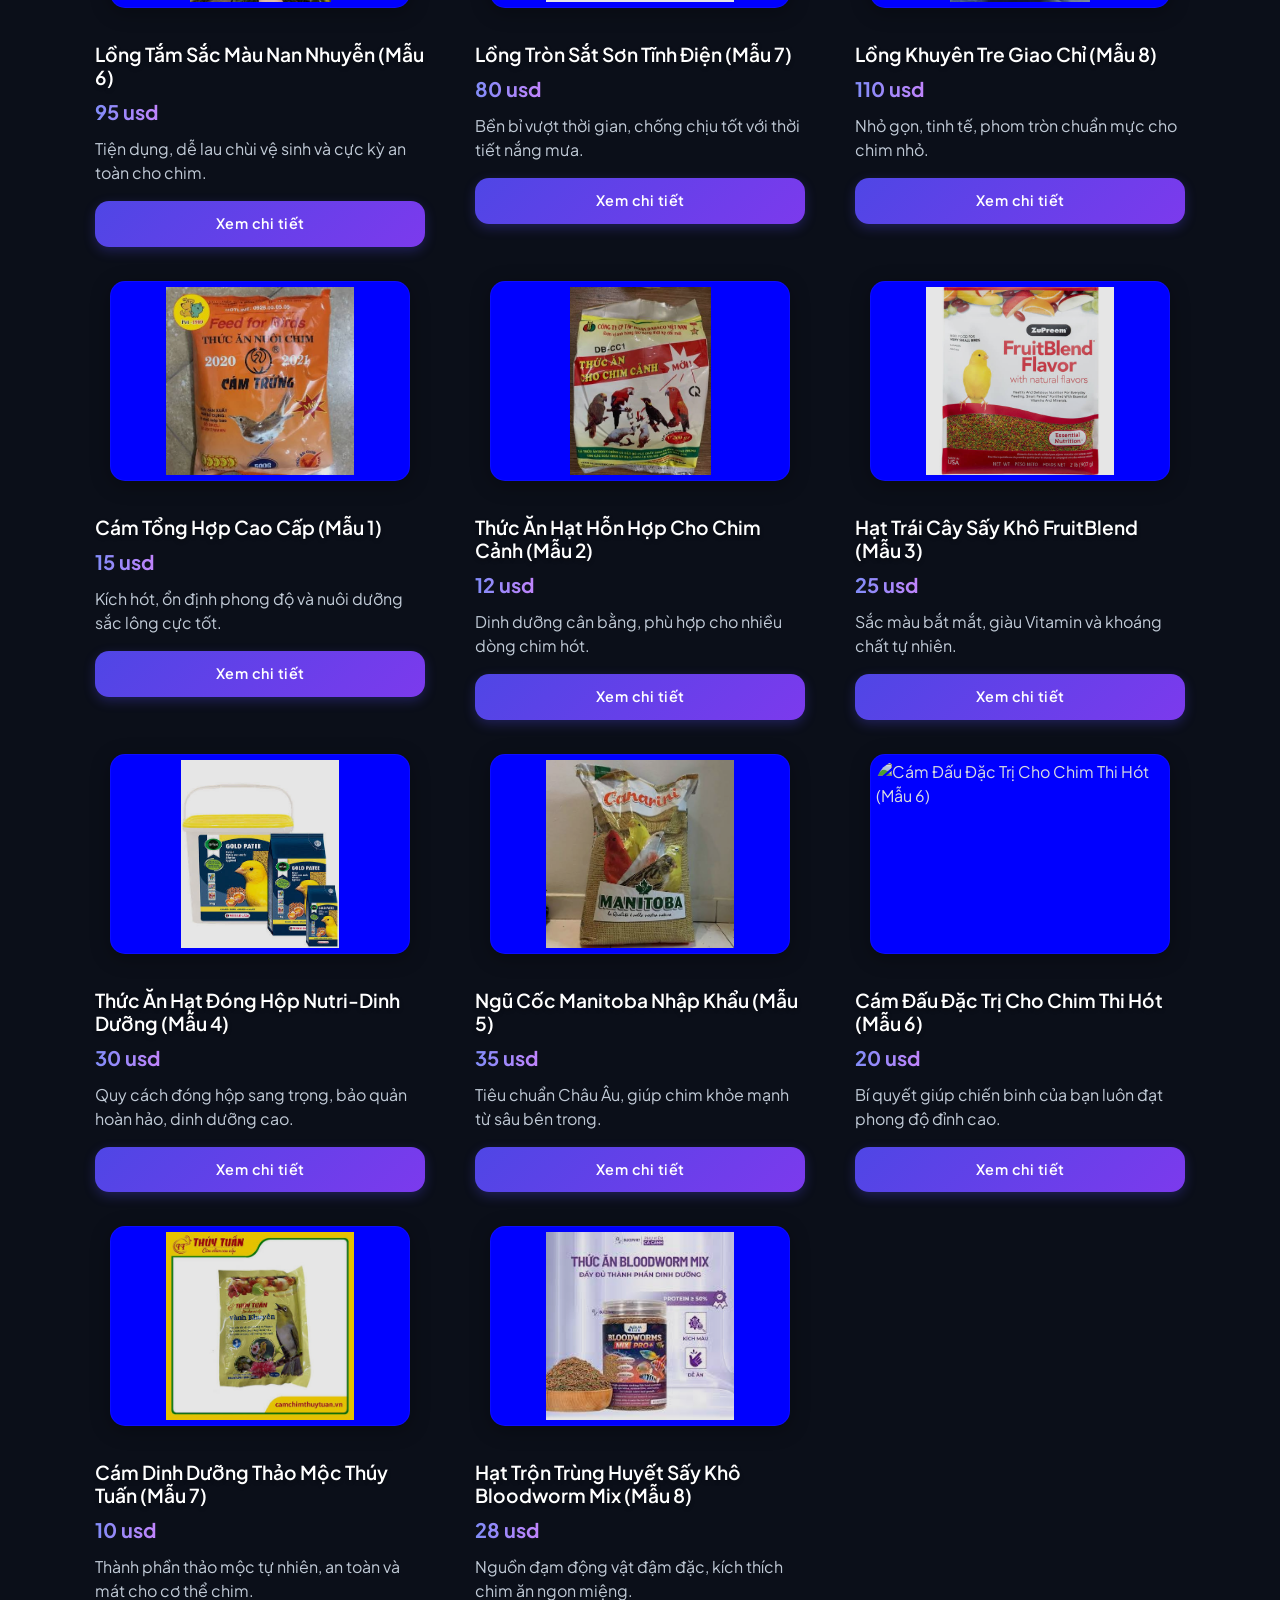
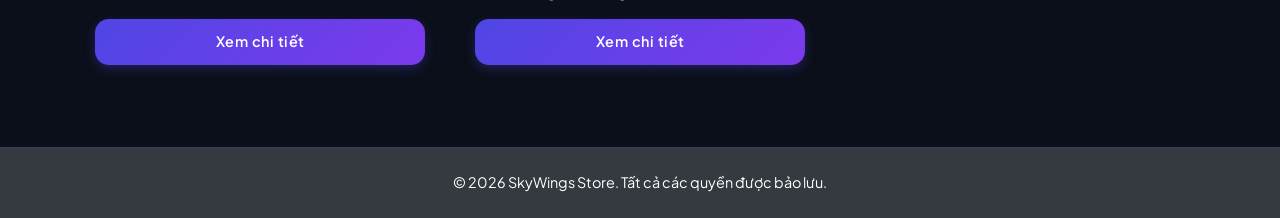
==== commit 6160a964: "12/7" ====
--- a/index.html
+++ b/index.html
@@ -26,9 +26,9 @@
             <h1 class="display-4 font-weight-bold text-dark">Thế Giới Loài Chim & Phụ Kiện</h1>
             <p class="lead text-muted mb-4">Chuyên cung cấp các dòng động vật có cánh thuần chủng, thông minh cùng phụ kiện cao cấp đi kèm.</p>
             
-            <a href="html/san-pham.html" class="btn btn-hero-cta btn-lg px-5 py-3 font-weight-bold">
+           <button style= "background-color: violet";> <a href="html/san-pham.html" class="btn btn-hero-cta btn-lg px-5 py-3 font-weight-bold">
                 Khám Phá Cửa Hàng ✨
-            </a>
+            </a></button>
         </div>
     </header>
 
--- a/css/style.css
+++ b/css/style.css
@@ -251,4 +251,63 @@
     padding: 35px 0;
     margin-top: 90px;
     border-top: 1px solid rgba(99, 102, 241, 0.1);
+}
+#detail-image {
+    width: 100% ;
+    max-width: 400px ; /* Thu nhỏ chiều rộng tối đa lại (gốc của bạn là 100% tràn khung) */
+    height: 450px ;    /* Cố định chiều cao cho ảnh cân đối */
+    object-fit: cover ;/* Giúp ảnh không bị méo hay kéo dãn */
+    border-radius: 20px ;
+    margin: 0 auto;              /* Căn giữa tấm ảnh */
+    display: block;
+}
+
+/* Khung chứa viền đen bao quanh ảnh lớn (Nếu muốn thu nhỏ cả cái khung) */
+#detail-container .image {
+    max-width: 420px;
+    margin: 0 auto;
+}
+
+/* 2. Fix ảnh của cụm "Có Thể Bạn Cũng Sẽ Thích" (Related Products) */
+#related-products .card img, 
+#related-products .product-img {
+    width: 100% ;
+    height: 180px !;    /* Cố định chiều cao ảnh gợi ý bằng nhau, không bị to nhỏ lệch dòng */
+    object-fit: cover !important;/* Giữ nguyên tỉ lệ ảnh không bị méo */
+    border-radius: 15px 15px 0 0 !important; /* Bo góc phía trên của card */
+}
+
+/* Khống chế độ rộng của card gợi ý cho gọn gàng */
+#related-products .card {
+    max-width: 280px;
+    margin: 0 auto;
+    border-radius: 20px;
+    overflow: hidden;
+}
+#accessory-list .image {
+    width: 100%;
+    max-width: 300px;     /* KHỐNG CHẾ ĐỘ RỘNG: Chỉnh số này nhỏ xuống nếu muốn ảnh phụ kiện nhỏ hơn nữa */
+    height: 200px;        /* CHIỀU CAO CỐ ĐỊNH: Đảm bảo hộp thức ăn và lồng chim cao bằng nhau */
+    margin: 0 auto 15px;  /* Căn tấm ảnh ra chính giữa khối sản phẩm */
+    overflow: hidden;     /* Giữ ảnh gọn gàng bên trong, không bị tràn viền */
+    border-radius: 15px;  /* Bo tròn nhẹ các góc ảnh */
+    background-color: blue; /* Tạo nền xám nhẹ phía sau nếu ảnh có nền trắng */
+    display: flex;
+    align-items: center;
+    justify-content: center;
+}
+
+/* 2. Cấu hình trực tiếp cho hình ảnh phụ kiện */
+#accessory-list .product-img,
+#accessory-list .image img {
+    width: 100% !important;
+    height: 100% !important;
+    object-fit: contain !important; /* Dùng 'contain' thay vì 'cover' để thấy trọn vẹn phom lồng chim và bao bì thức ăn không bị cắt mất góc */
+    padding: 5px;          /* Tạo khoảng cách nhẹ giữa ảnh và viền khung */
+    transition: transform 0.2s ease;
+}
+
+/* 3. Hiệu ứng nhấp nháy hoặc zoom nhẹ khi di chuột vào món phụ kiện */
+#accessory-list .item:hover .image img {
+    transform: scale(1.05);
 }
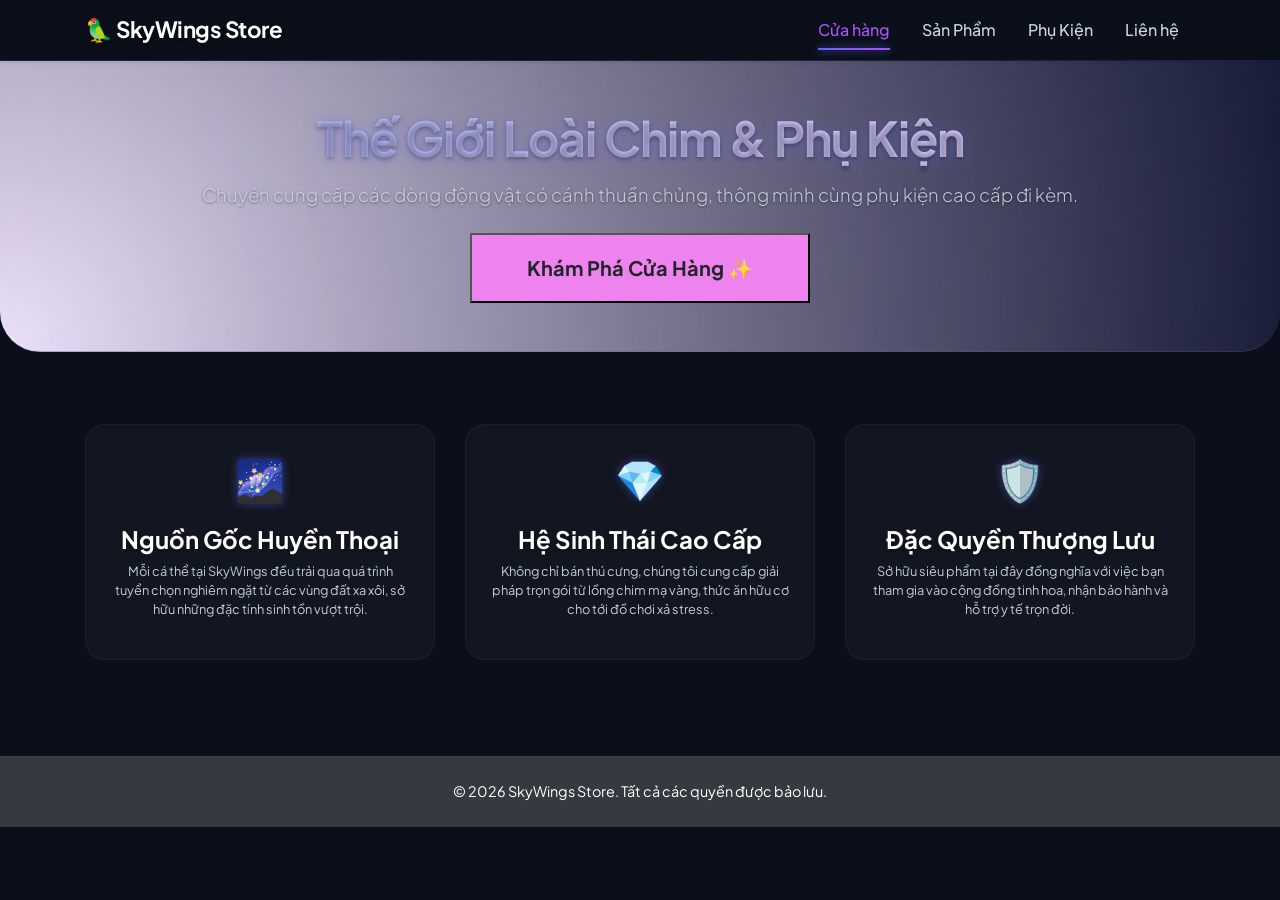
==== commit 74b362a1: "14/7" ====
--- a/index.html
+++ b/index.html
@@ -58,25 +58,7 @@
         </div>
     </section>
 
-    <main id="store-products">
-        <section class="container mb-5">
-            <div class="d-flex align-items-center mb-4">
-                <hr class="flex-grow-1">
-                <h2 class="font-weight-bold px-3 text-center text-dark">🦜 Động Vật Có Cánh Quý Hiếm</h2>
-                <hr class="flex-grow-1">
-            </div>
-            <div id="animal-list" class="row"></div>
-        </section>
-
-        <section class="container mb-5">
-            <div class="d-flex align-items-center mb-4">
-                <hr class="flex-grow-1">
-                <h2 class="font-weight-bold px-3 text-center text-dark">🛍️ Đồ Dùng & Phụ Kiện Cần Thiết</h2>
-                <hr class="flex-grow-1">
-            </div>
-            <div id="accessory-list" class="row"></div>
-        </section>
-    </main>
+   
 
     <footer class="text-center py-4 bg-dark text-white mt-5">
         <p class="mb-0">&copy; 2026 SkyWings Store. Tất cả các quyền được bảo lưu.</p>
--- a/css/style.css
+++ b/css/style.css
@@ -1,30 +1,33 @@
-/* ==========================================================================
-   1. CẤU HÌNH CHUNG & PHÔNG CHỮ (CYBER VIBE)
-   ========================================================================== */
 @import url('https://fonts.googleapis.com/css2?family=Plus+Jakarta+Sans:wght@300;400;500;600;700&display=swap');
+
+html {
+    scroll-behavior: smooth;
+}
 
 body {
     font-family: 'Plus Jakarta Sans', sans-serif;
-    background-color: #0b0f19; /* Nền tối xanh đen huyền bí */
+    background-color: #0b0f19 !important; /* Nền tối xanh đen huyền bí đồng bộ toàn website */
     color: #f1f5f9; /* Chữ trắng sáng */
     overflow-x: hidden;
 }
 
-/* Tối ưu hóa độ hiển thị của tất cả văn bản phụ (Chống chói nhức mắt) */
+/* Văn bản phụ - Chống chói nhức mắt trên nền tối */
 .text-muted, 
 .card-text, 
 p#detail-style, 
 p#detail-description,
-.about-card p.text-muted {
-    color: #cbd5e1 !important; /* Màu xám bạc cao cấp, hiển thị cực rõ trên nền tối */
+.about-card p.text-muted,
+.card-body p {
+    color: #cbd5e1 !important; /* Màu xám bạc cao cấp, hiển thị cực rõ */
     opacity: 0.95;
 }
 
-/* Ép tất cả tiêu đề lớn nhỏ có màu sáng mặc định kèm bóng đổ nhẹ để nổi bật */
+/* Ép tất cả tiêu đề có màu sáng kèm bóng đổ nhẹ để nổi bật */
 h1, h2, h3, h4, h5, h6,
 .navbar-brand,
 .item .info h4,
-.about-card h4 {
+.about-card h4,
+.card-body h5 {
     color: #ffffff !important;
     text-shadow: 0 2px 4px rgba(0, 0, 0, 0.3);
 }
@@ -34,6 +37,7 @@
    ========================================================================== */
 .navbar {
     backdrop-filter: blur(12px);
+    -webkit-backdrop-filter: blur(12px);
     background-color: rgba(11, 15, 25, 0.8) !important; /* Trong suốt nhìn xuyên thấu */
     border-bottom: 1px solid rgba(99, 102, 241, 0.2); /* Viền tím neon nhẹ */
     transition: all 0.3s ease;
@@ -46,13 +50,13 @@
 
 .nav-link {
     font-weight: 500;
-    color: #cbd5e1 !important; /* Tăng độ sáng để dễ nhìn ban đêm */
+    color: #cbd5e1 !important;
     position: relative;
     transition: color 0.3s ease;
 }
 
 .nav-link:hover, .nav-link.active {
-    color: #a855f7 !important; /* Sáng bừng lên sắc tím khi hover */
+    color: #a855f7 !important; /* Sáng bừng sắc tím khi hover */
 }
 
 /* Hiệu ứng gạch chân phát sáng khi hover */
@@ -73,7 +77,7 @@
 }
 
 /* ==========================================================================
-   3. KHU VỰC HERO (BANNER ĐÈN NEON - ĐÃ SỬA CHÓI TIÊU ĐỀ)
+   3. KHU VỰC HERO (BANNER ĐÈN NEON)
    ========================================================================== */
 .hero-section {
     background: radial-gradient(circle at top right, rgba(99, 102, 241, 0.15), transparent),
@@ -83,22 +87,20 @@
     border-bottom: 1px solid rgba(168, 85, 247, 0.2);
 }
 
-/* Sửa lỗi lóa/chói cho chữ Tiêu đề chính */
-.hero-section h1, 
-.hero-section h1.text-dark { 
+/* Tiêu đề chính màu nhũ tương Pastel sáng hẳn */
+.hero-section h1 { 
     font-size: 3rem;
     letter-spacing: -1px;
     margin-bottom: 15px;
-    background: linear-gradient(135deg, #a5b4fc 0%, #e9d5ff 100%) !important; /* Màu nhũ tương Pastel sáng hẳn */
+    background: linear-gradient(135deg, #a5b4fc 0%, #e9d5ff 100%) !important;
     -webkit-background-clip: text !important;
     -webkit-text-fill-color: transparent !important;
     font-weight: 700;
     filter: drop-shadow(0 2px 8px rgba(99, 102, 241, 0.4)); /* Đổ bóng phát quang */
 }
 
-/* Sửa lỗi chói cho dòng mô tả phụ trong banner */
-.hero-section p.lead,
-.hero-section .text-muted {
+/* Dòng mô tả phụ trong banner */
+.hero-section p.lead {
     color: #cbd5e1 !important; 
     font-size: 1.15rem;
     opacity: 0.9;
@@ -129,71 +131,110 @@
 }
 
 /* ==========================================================================
-   5. THIẾT KẾ CARD SẢN PHẨM (XANH TÍM CYBER)
-   ========================================================================== */
-.item {
-    transition: transform 0.4s cubic-bezier(0.175, 0.885, 0.32, 1.275);
-}
-
-.item:hover {
+   5. THANH BỘ LỌC SIDEBAR (SIDEBAR FILTER NEON)
+   ========================================================================== */
+aside .card {
+    background: rgba(23, 17, 35, 0.7) !important; /* Nền tím đen trong suốt dạng Glassmorphism */
+    border: 1px solid rgba(168, 85, 247, 0.25) !important; /* Viền tím Neon nhạt */
+    box-shadow: 0 8px 32px 0 rgba(0, 0, 0, 0.37);
+    backdrop-filter: blur(8px);
+    -webkit-backdrop-filter: blur(8px);
+}
+
+aside .form-control, 
+aside .form-select {
+    border: 1px solid rgba(168, 85, 247, 0.2) !important;
+    padding: 10px 15px;
+    font-size: 14px;
+    background-color: #0f0a1c !important; /* Nền ô nhập liệu tím tối sâu thẳm */
+    color: #f1f5f9 !important;
+    transition: all 0.2s ease-in-out;
+}
+
+aside .form-control:focus, 
+aside .form-select:focus {
+    border-color: #a855f7 !important; /* Bung sắc tím phát quang khi focus */
+    box-shadow: 0 0 0 0.25rem rgba(168, 85, 247, 0.35) !important;
+}
+
+/* Nút Xóa bộ lọc phong cách Cyber */
+#btn-reset {
+    font-size: 14px;
+    font-weight: 600;
+    padding: 10px;
+    border-color: rgba(168, 85, 247, 0.4) !important;
+    color: #c084fc !important;
+    background-color: rgba(168, 85, 247, 0.05);
+    transition: all 0.3s ease;
+}
+
+#btn-reset:hover {
+    background: linear-gradient(135deg, #7c3aed 0%, #a855f7 100%) !important;
+    color: #ffffff !important;
+    box-shadow: 0 0 15px rgba(168, 85, 247, 0.4);
+}
+
+/* ==========================================================================
+   6. THIẾT KẾ GRID CARD SẢN PHẨM & HIỆU ỨNG PHÁT SÁNG NEON
+   ========================================================================== */
+.card {
+    background: rgba(19, 14, 31, 0.85) !important; /* Nền card tím huyền bí */
+    border: 1px solid rgba(139, 92, 246, 0.15) !important;
+    transition: transform 0.4s cubic-bezier(0.175, 0.885, 0.32, 1.275), border-color 0.3s ease, box-shadow 0.3s ease;
+    border-radius: 24px;
+    overflow: hidden;
+    box-shadow: 0 4px 20px rgba(0, 0, 0, 0.4);
+}
+
+.card:hover {
     transform: translateY(-8px);
-}
-
-/* Khung chứa ảnh sản phẩm */
-.item .image {
-    position: relative;
-    overflow: hidden;
-    border-radius: 24px;
-    border: 1px solid rgba(255, 255, 255, 0.05);
-    background-color: #111827; 
-    box-shadow: 0 4px 20px rgba(0, 0, 0, 0.3);
-    transition: border-color 0.3s ease, box-shadow 0.3s ease;
-}
-
-.item:hover .image {
-    border-color: rgba(99, 102, 241, 0.6);
-    box-shadow: 0 10px 30px rgba(99, 102, 241, 0.2);
-}
-
-.item .image img {
+    border-color: rgba(168, 85, 247, 0.6) !important; /* Viền bừng sáng tím */
+    box-shadow: 0 15px 35px rgba(168, 85, 247, 0.25) !important; /* Quầng sáng hắt dưới chân */
+}
+
+/* Fix chiều cao và hiệu ứng ảnh sản phẩm */
+.card img {
+    width: 100%;
+    height: 210px;
+    object-fit: cover; /* Cắt ảnh khít khung, không bị kéo dãn */
     transition: transform 0.6s ease, filter 0.3s ease;
-    filter: brightness(0.9);
-}
-
-.item:hover .image img {
-    transform: scale(1.06);
-    filter: brightness(1.1);
-}
-
-.item .info {
-    padding: 20px 10px 10px 10px;
-}
-
-/* Tên sản phẩm trên Card */
-.item .info h4 {
-    font-size: 1.2rem;
-    font-weight: 600;
-    margin-bottom: 8px;
+    filter: brightness(0.85); /* Hơi tối nhẹ để ẩn vào nền */
+}
+
+.card:hover img {
+    transform: scale(1.05);
+    filter: brightness(1.05); /* Sáng bừng lên khi hover */
+}
+
+/* Tên sản phẩm chuyển màu hồng tím Neon khi hover */
+.card .card-body h5 {
+    transition: color 0.2s ease;
+}
+
+.card:hover .card-body h5 {
+    color: #f472b6 !important; /* Hồng Neon nổi bật */
 }
 
 /* Giá tiền màu Gradient Tím Hồng rực rỡ */
+.card .text-danger,
 .item .info .text-danger {
     font-size: 1.25rem;
     font-weight: 700 !important;
-    background: linear-gradient(90deg, #818cf8, #c084fc);
-    -webkit-background-clip: text;
-    -webkit-text-fill-color: transparent;
+    background: linear-gradient(90deg, #818cf8, #c084fc) !important;
+    -webkit-background-clip: text !important;
+    -webkit-text-fill-color: transparent !important;
     margin-bottom: 10px;
     display: inline-block;
 }
 
-/* Nút bấm mua/chi tiết Đổ màu Gradient độc quyền */
+/* Nút xem chi tiết (Gradient Tím Lam huyền bí) */
+.btn-danger,
 .item .info .btn-danger {
-    background: linear-gradient(135deg, #4f46e5 0%, #7c3aed 100%);
-    color: #ffffff;
-    border: none;
+    background: linear-gradient(135deg, #4f46e5 0%, #7c3aed 100%) !important;
+    color: #ffffff !important;
+    border: none !important;
     border-radius: 14px;
-    padding: 12px 20px;
+    padding: 10px 20px;
     font-size: 0.9rem;
     font-weight: 600;
     letter-spacing: 0.5px;
@@ -201,27 +242,65 @@
     box-shadow: 0 4px 12px rgba(79, 70, 229, 0.3);
 }
 
+.btn-danger:hover,
 .item .info .btn-danger:hover {
-    background: linear-gradient(135deg, #6366f1 0%, #a855f7 100%);
+    background: linear-gradient(135deg, #6366f1 0%, #a855f7 100%) !important;
     box-shadow: 0 12px 20px rgba(99, 102, 241, 0.4);
     transform: translateY(-2px);
 }
 
-/* ==========================================================================
-   6. ĐƯỜNG PHÂN CÁCH & TRANG CHI TIẾT SẢN PHẨM
-   ========================================================================== */
-hr {
-    border-top: 1px solid rgba(255, 255, 255, 0.05);
-}
-
-h4.text-secondary, 
-h2.text-dark {
-    color: #e2e8f0 !important; /* Làm sáng tiêu đề danh mục */
-}
-
-/* Các tiêu đề đặc trưng (Phong cách, Nguồn gốc) ở trang chi tiết */
+.btn-danger:active {
+    transform: scale(0.98);
+}
+
+/* ==========================================================================
+   7. CẤU HÌNH ĐẶC BIỆT FIX ẢNH PHỤ KIỆN & THỨC ĂN
+   ========================================================================== */
+#accessory-list .card img {
+    width: 100% !important;
+    height: 200px !important;
+    object-fit: contain !important; /* Giúp hiển thị trọn vẹn phom lồng và bao bì cám */
+    background-color: #111827 !important; /* Lớp nền tối mịn phía sau khoảng trắng ảnh */
+    padding: 10px;
+}
+
+/* ==========================================================================
+   8. FIX TRANG CHI TIẾT SẢN PHẨM & SẢN PHẨM GỢI Ý (RELATED)
+   ========================================================================== */
+#detail-image {
+    width: 100%;
+    max-width: 400px;
+    height: 450px;
+    object-fit: cover;
+    border-radius: 20px;
+    margin: 0 auto;
+    display: block;
+    border: 1px solid rgba(99, 102, 241, 0.3);
+}
+
+#detail-container .image {
+    max-width: 420px;
+    margin: 0 auto;
+}
+
+/* Hàng sản phẩm gợi ý "Có Thể Bạn Cũng Sẽ Thích" */
+#related-products .card {
+    max-width: 280px;
+    margin: 0 auto;
+    border-radius: 20px;
+    overflow: hidden;
+}
+
+#related-products .card img {
+    width: 100%;
+    height: 180px !important;
+    object-fit: cover !important;
+    border-radius: 15px 15px 0 0 !important;
+}
+
+/* Tiêu đề phân khu đặc trưng (Phong cách, Nguồn gốc, Y tế) */
 h5.text-secondary {
-    color: #a855f7 !important; /* Đổi hẳn sang Tím Neon để phân tách vùng đọc */
+    color: #a855f7 !important; /* Màu Tím Neon */
     font-weight: 650 !important;
     margin-top: 20px;
 }
@@ -242,7 +321,25 @@
 }
 
 /* ==========================================================================
-   7. CHÂN TRANG (FOOTER ĐEN TUYỀN CHẤT LÌ)
+   9. HUY HIỆU Y TẾ & ĐƯỜNG VIỀN
+   ========================================================================== */
+.badge {
+    font-weight: 600;
+    letter-spacing: 0.3px;
+}
+.bg-success {
+    background-color: #10b981 !important; /* Xanh ngọc lục bảo */
+}
+.bg-warning {
+    background-color: #f59e0b !important; /* Vàng hổ phách */
+}
+
+hr, .border-bottom {
+    border-color: rgba(255, 255, 255, 0.08) !important;
+}
+
+/* ==========================================================================
+   10. CHÂN TRANG (FOOTER ĐEN TUYỀN CHẤT LÌ)
    ========================================================================== */
 footer {
     background-color: #070a12 !important;
@@ -252,62 +349,16 @@
     margin-top: 90px;
     border-top: 1px solid rgba(99, 102, 241, 0.1);
 }
-#detail-image {
-    width: 100% ;
-    max-width: 400px ; /* Thu nhỏ chiều rộng tối đa lại (gốc của bạn là 100% tràn khung) */
-    height: 450px ;    /* Cố định chiều cao cho ảnh cân đối */
-    object-fit: cover ;/* Giúp ảnh không bị méo hay kéo dãn */
-    border-radius: 20px ;
-    margin: 0 auto;              /* Căn giữa tấm ảnh */
-    display: block;
-}
-
-/* Khung chứa viền đen bao quanh ảnh lớn (Nếu muốn thu nhỏ cả cái khung) */
-#detail-container .image {
-    max-width: 420px;
-    margin: 0 auto;
-}
-
-/* 2. Fix ảnh của cụm "Có Thể Bạn Cũng Sẽ Thích" (Related Products) */
-#related-products .card img, 
-#related-products .product-img {
-    width: 100% ;
-    height: 180px !;    /* Cố định chiều cao ảnh gợi ý bằng nhau, không bị to nhỏ lệch dòng */
-    object-fit: cover !important;/* Giữ nguyên tỉ lệ ảnh không bị méo */
-    border-radius: 15px 15px 0 0 !important; /* Bo góc phía trên của card */
-}
-
-/* Khống chế độ rộng của card gợi ý cho gọn gàng */
-#related-products .card {
-    max-width: 280px;
-    margin: 0 auto;
-    border-radius: 20px;
-    overflow: hidden;
-}
-#accessory-list .image {
-    width: 100%;
-    max-width: 300px;     /* KHỐNG CHẾ ĐỘ RỘNG: Chỉnh số này nhỏ xuống nếu muốn ảnh phụ kiện nhỏ hơn nữa */
-    height: 200px;        /* CHIỀU CAO CỐ ĐỊNH: Đảm bảo hộp thức ăn và lồng chim cao bằng nhau */
-    margin: 0 auto 15px;  /* Căn tấm ảnh ra chính giữa khối sản phẩm */
-    overflow: hidden;     /* Giữ ảnh gọn gàng bên trong, không bị tràn viền */
-    border-radius: 15px;  /* Bo tròn nhẹ các góc ảnh */
-    background-color: blue; /* Tạo nền xám nhẹ phía sau nếu ảnh có nền trắng */
-    display: flex;
-    align-items: center;
-    justify-content: center;
-}
-
-/* 2. Cấu hình trực tiếp cho hình ảnh phụ kiện */
-#accessory-list .product-img,
-#accessory-list .image img {
-    width: 100% !important;
-    height: 100% !important;
-    object-fit: contain !important; /* Dùng 'contain' thay vì 'cover' để thấy trọn vẹn phom lồng chim và bao bì thức ăn không bị cắt mất góc */
-    padding: 5px;          /* Tạo khoảng cách nhẹ giữa ảnh và viền khung */
-    transition: transform 0.2s ease;
-}
-
-/* 3. Hiệu ứng nhấp nháy hoặc zoom nhẹ khi di chuột vào món phụ kiện */
-#accessory-list .item:hover .image img {
-    transform: scale(1.05);
+
+/* ==========================================================================
+   11. ĐÁP ỨNG RESPONSIVE (MOBILE)
+   ========================================================================== */
+@media (max-width: 767.98px) {
+    main h2 {
+        font-size: 24px;
+        margin-bottom: 30px !important;
+    }
+    aside .card {
+        margin-bottom: 20px;
+    }
 }
